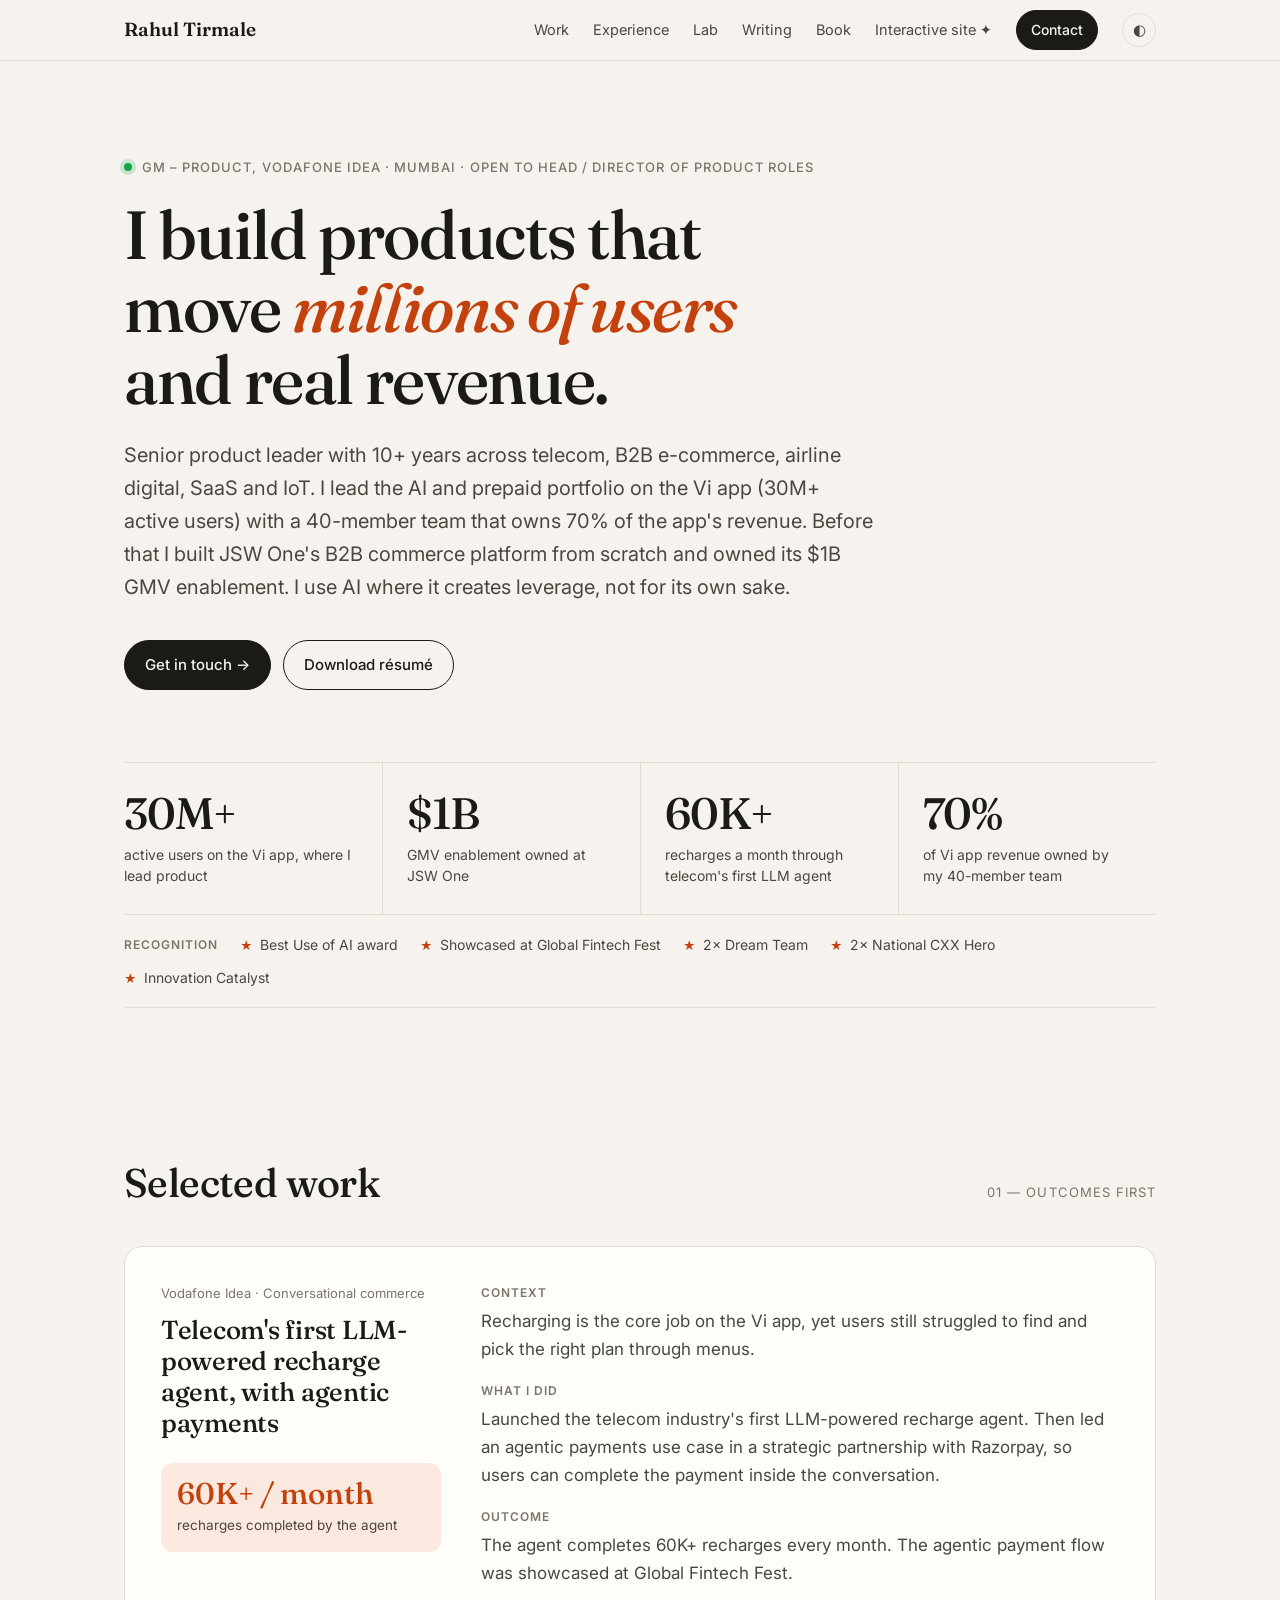
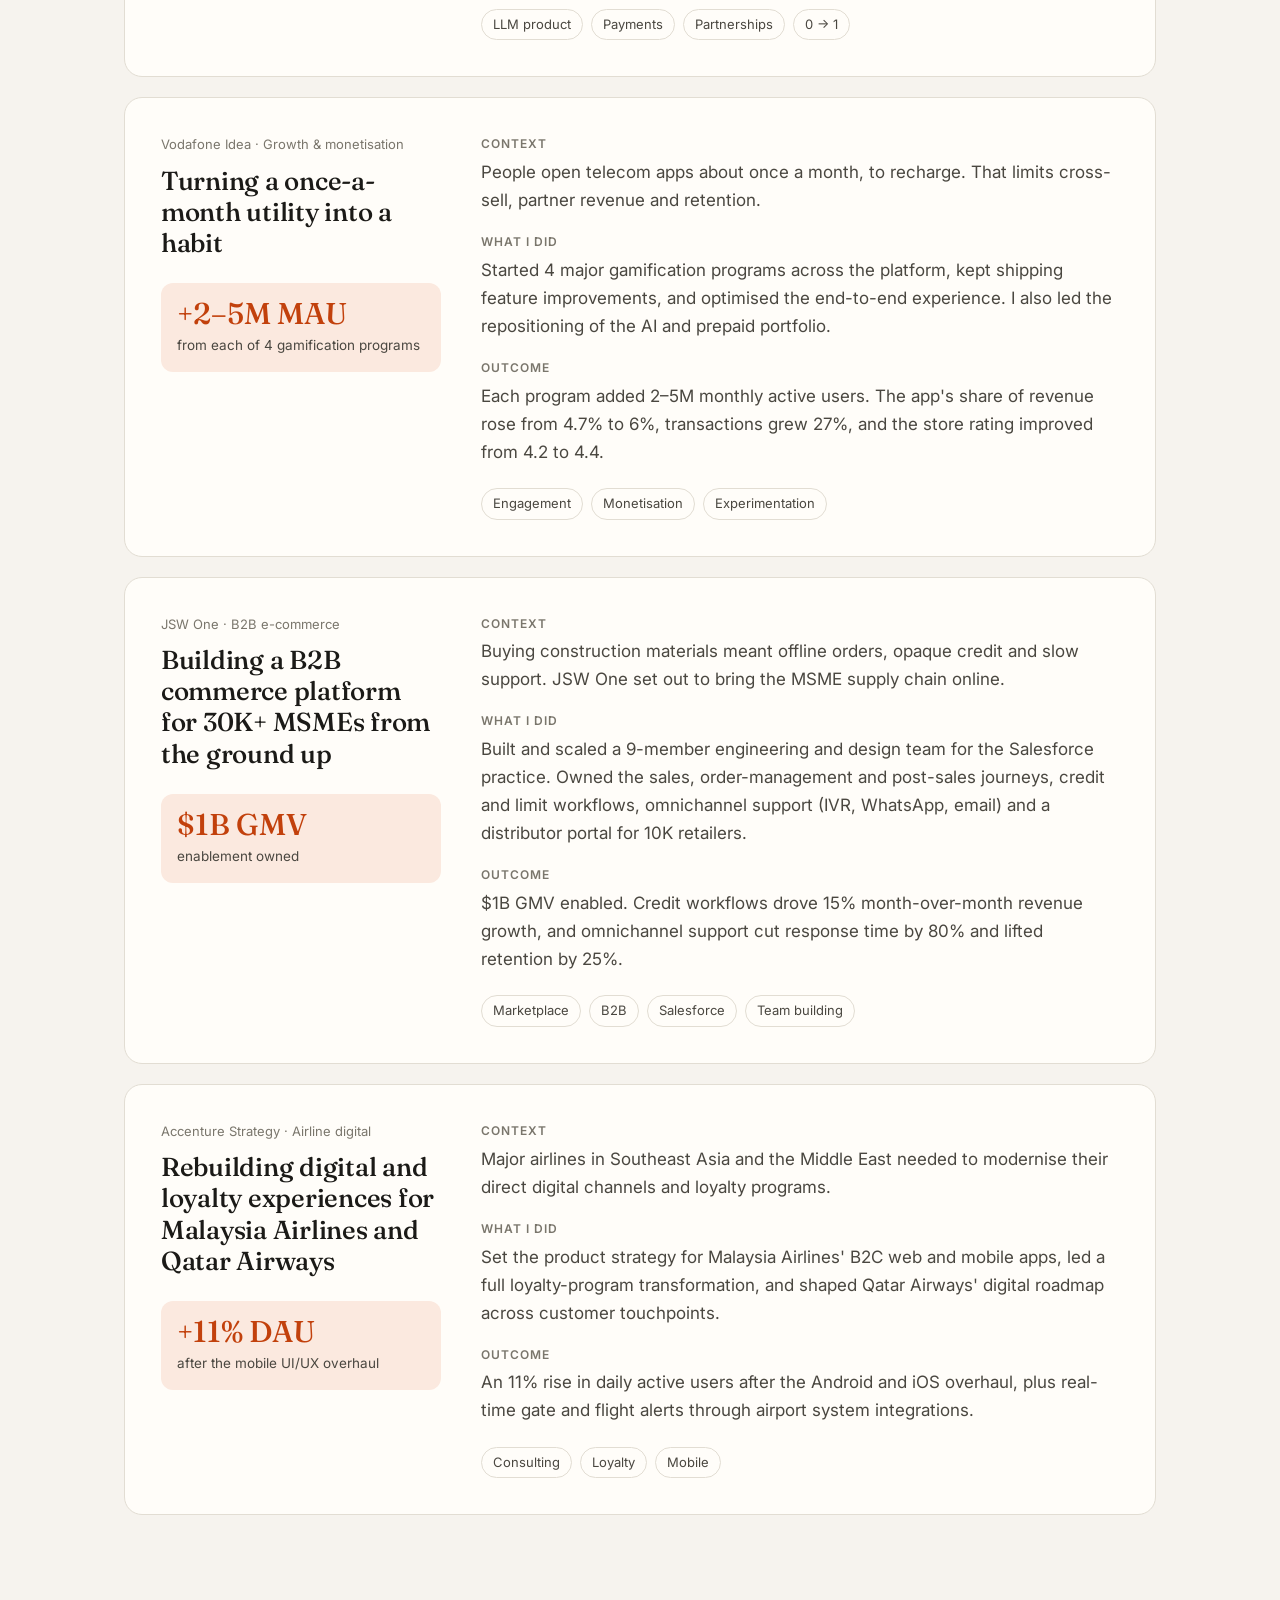
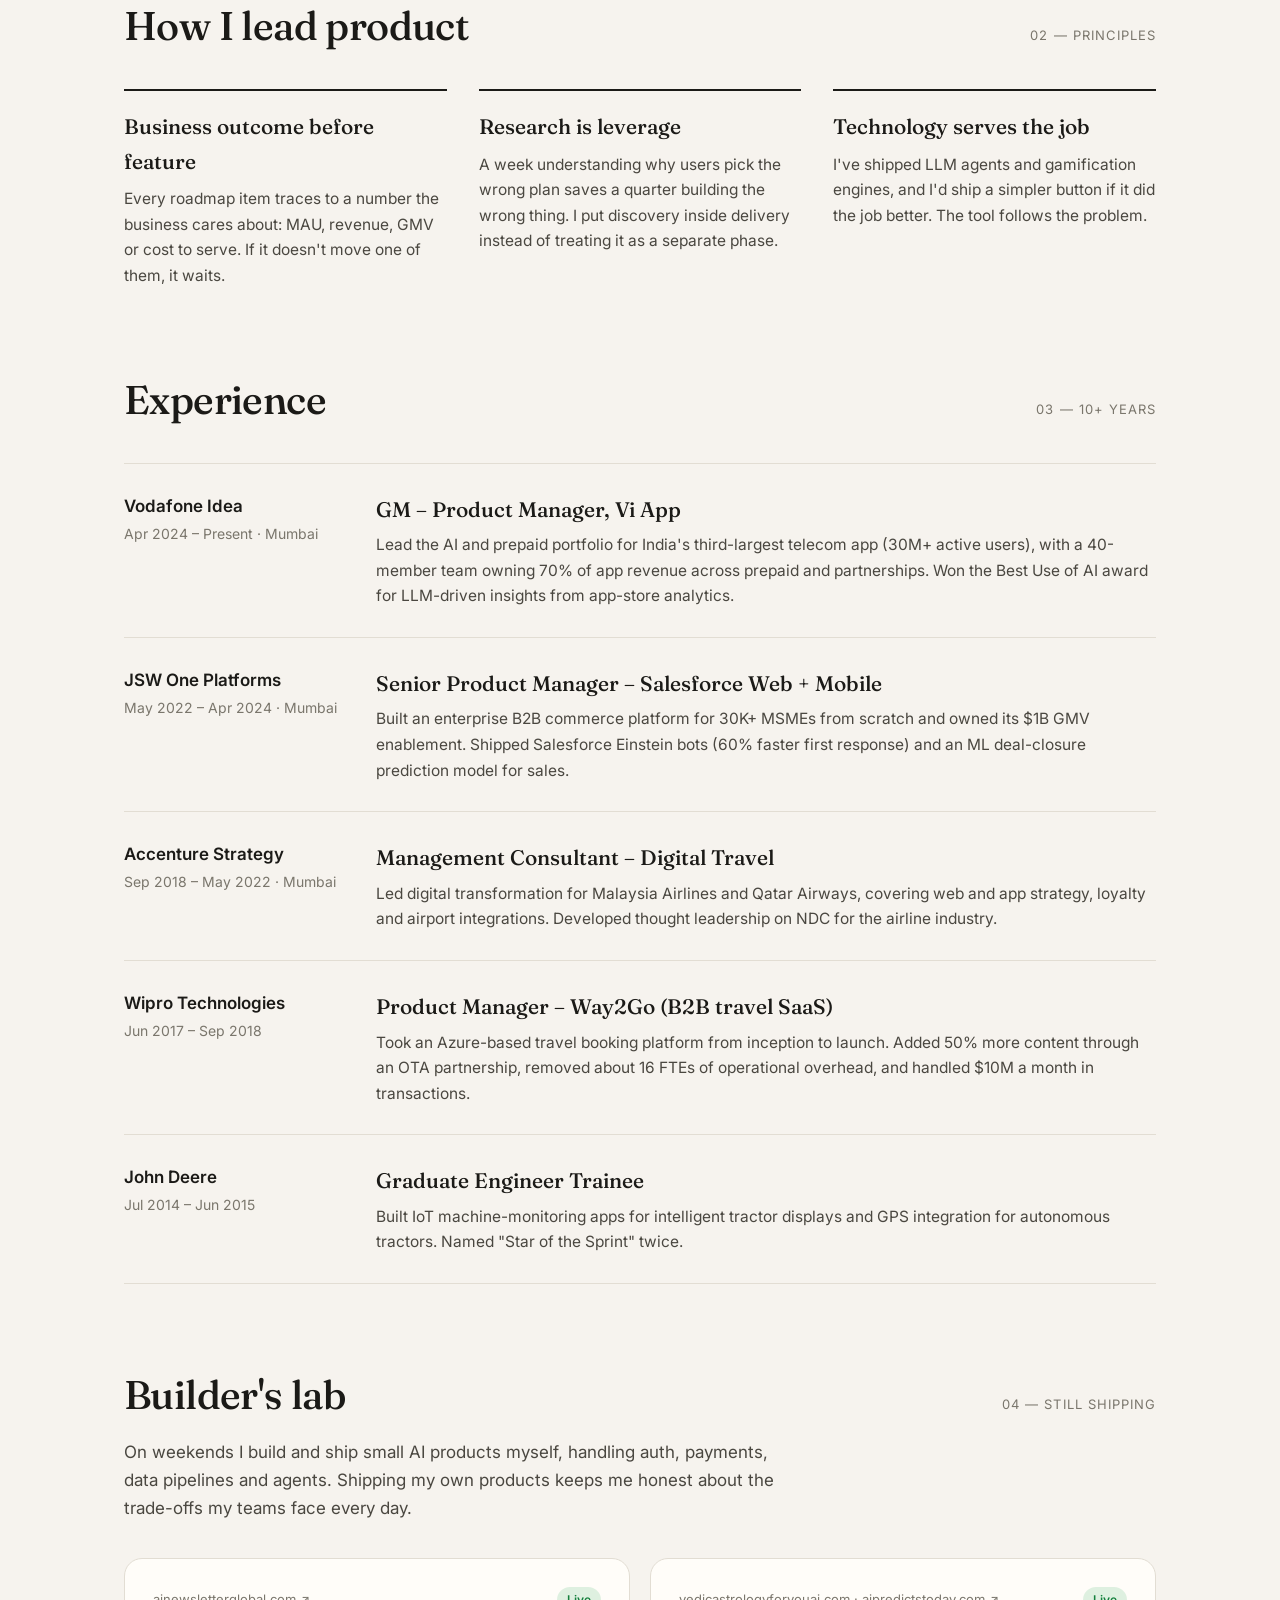
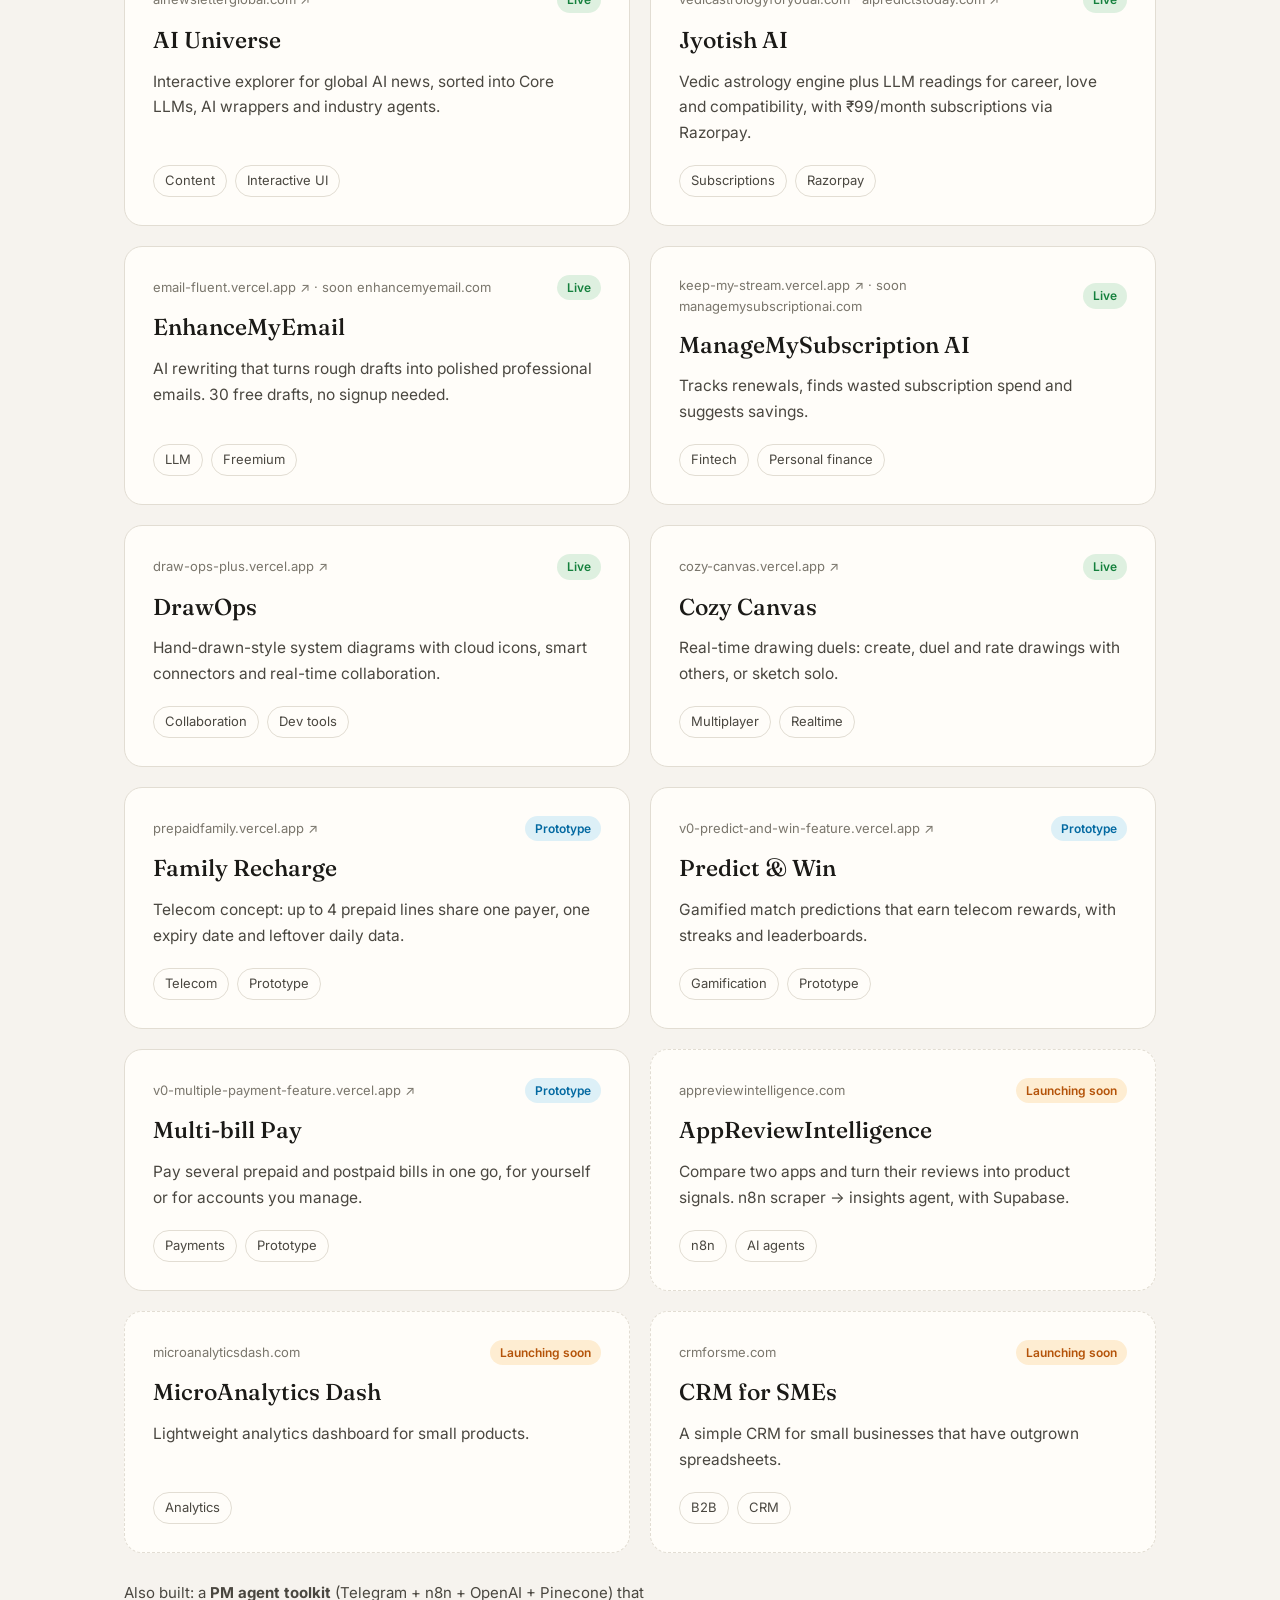
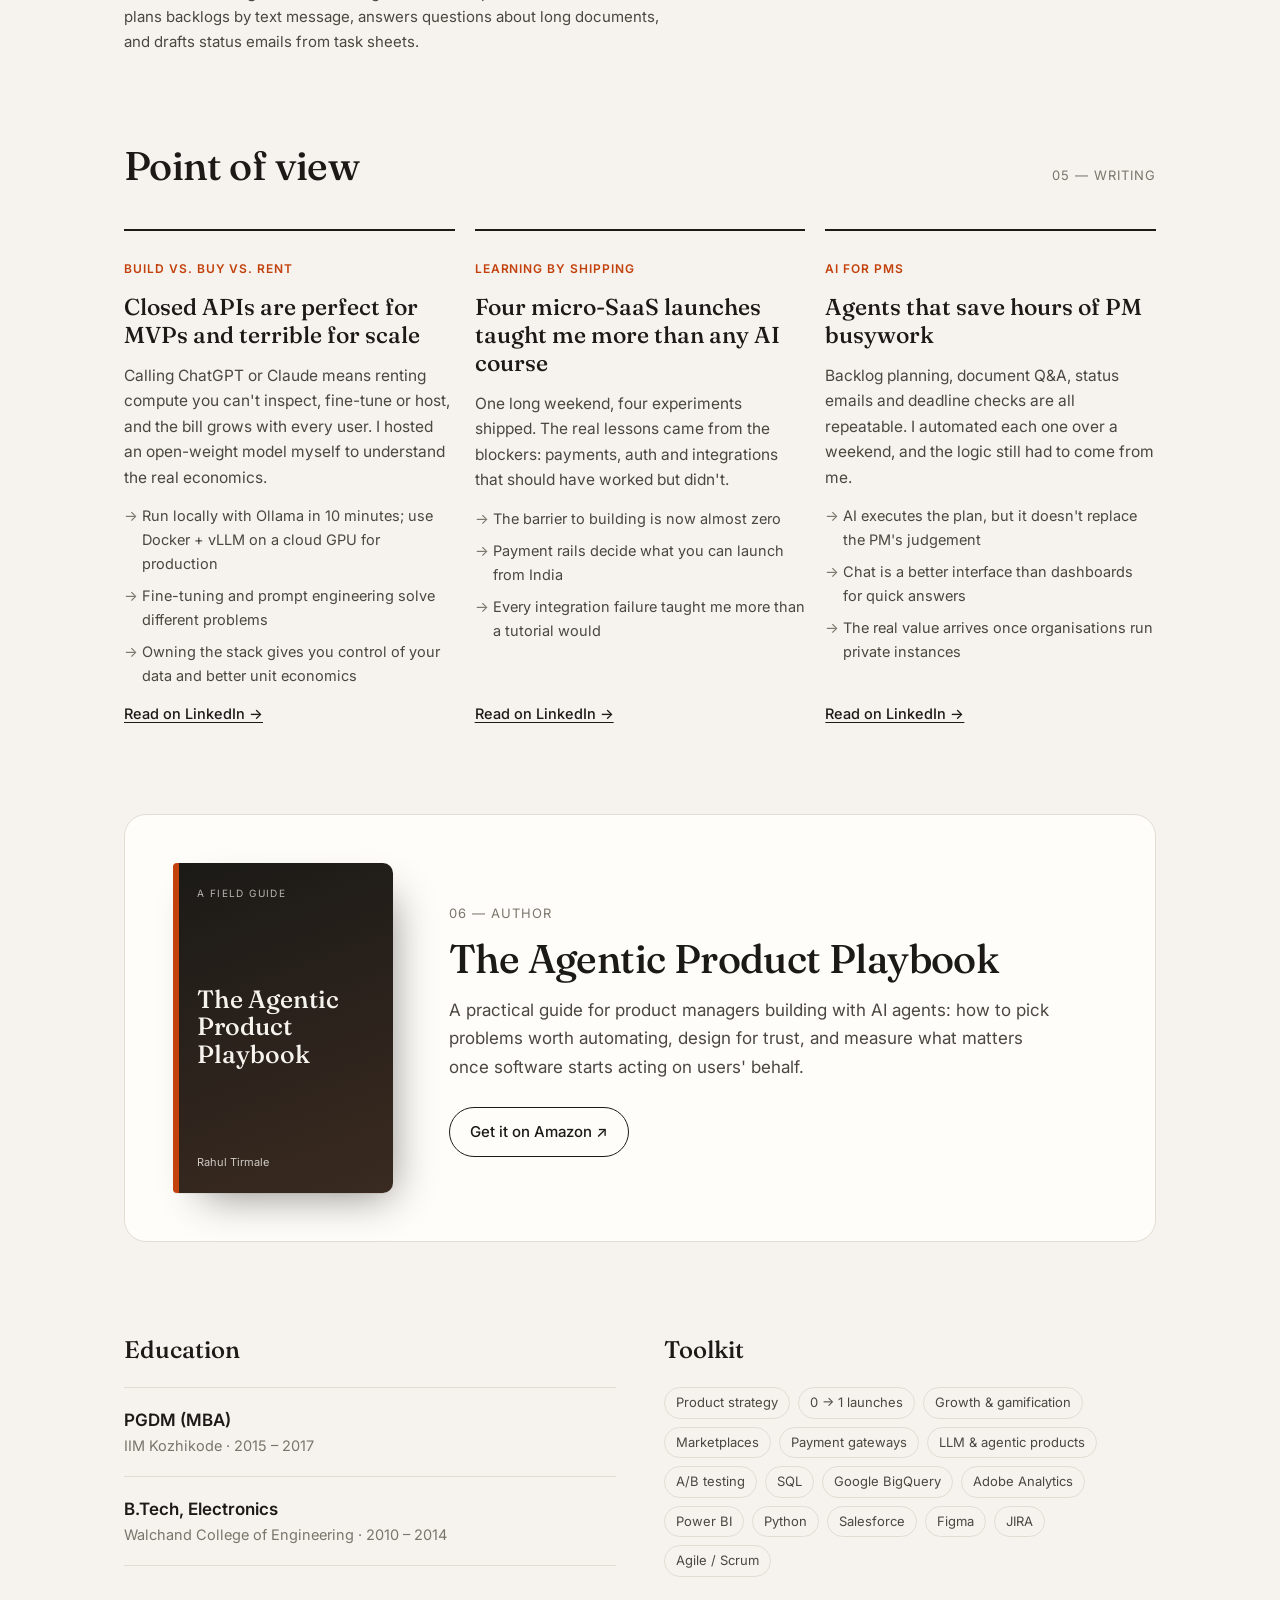
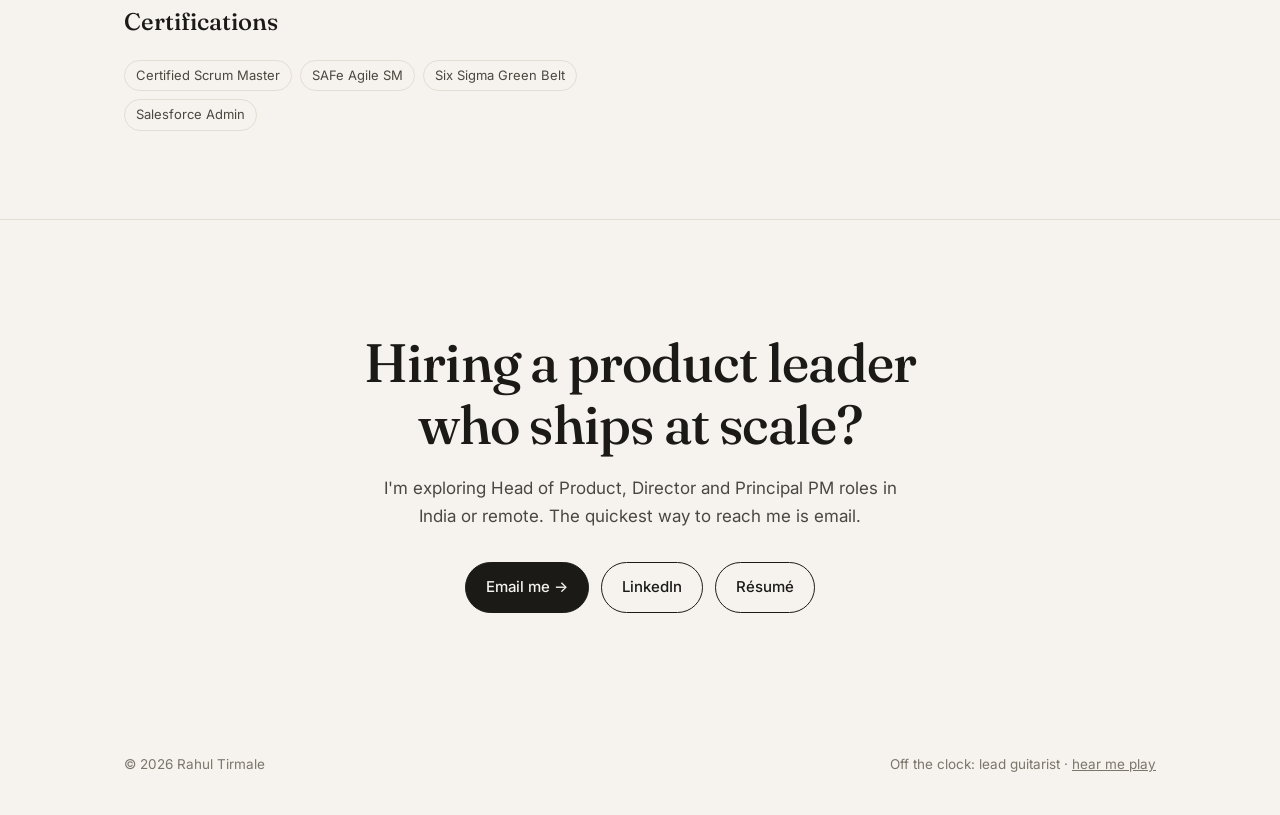
==== recruiter.html @ f611f8ef "Rahul OS: interactive portfolio site Interactive HUD hub with five modules (product leader, AI consu" ====
<!doctype html>
<html lang="en">
<head>
<meta charset="utf-8">
<meta name="viewport" content="width=device-width, initial-scale=1">
<title>Rahul Tirmale — Product Leader</title>
<meta name="description" content="Rahul Tirmale — senior product leader with 10+ years building consumer and B2B products at scale. GM – Product at Vodafone Idea. IIM Kozhikode.">
<meta property="og:title" content="Rahul Tirmale — Product Leader">
<meta property="og:description" content="30M+ user Vi app. $1B GMV enabled. Telecom's first LLM recharge agent. Author of The Agentic Product Playbook.">
<link rel="preconnect" href="https://fonts.googleapis.com">
<link rel="preconnect" href="https://fonts.gstatic.com" crossorigin>
<link href="https://fonts.googleapis.com/css2?family=Fraunces:opsz,wght@9..144,400;9..144,500;9..144,600&family=Inter:wght@400;500;600&display=swap" rel="stylesheet">
<style>
  :root {
    --bg: #f6f3ee;
    --surface: #fffdf9;
    --ink: #1b1a17;
    --ink-2: #4a4740;
    --ink-3: #7a766c;
    --line: #e2ddd3;
    --accent: #c2410c;
    --accent-soft: #fbe9df;
    --serif: "Fraunces", Georgia, serif;
    --sans: "Inter", system-ui, -apple-system, Segoe UI, sans-serif;
    --max: 1080px;
  }
  @media (prefers-color-scheme: dark) {
    :root:not([data-theme="light"]) {
      --bg: #141311; --surface: #1c1b18; --ink: #f1ede4; --ink-2: #c3beb3;
      --ink-3: #8e897e; --line: #2e2c27; --accent: #fb8a4c; --accent-soft: #2c1d14;
    }
  }
  :root[data-theme="dark"] {
    --bg: #141311; --surface: #1c1b18; --ink: #f1ede4; --ink-2: #c3beb3;
    --ink-3: #8e897e; --line: #2e2c27; --accent: #fb8a4c; --accent-soft: #2c1d14;
  }

  * { box-sizing: border-box; margin: 0; padding: 0; }
  html { scroll-behavior: smooth; scroll-padding-top: 72px; }
  body {
    background: var(--bg); color: var(--ink);
    font: 400 17px/1.65 var(--sans);
    -webkit-font-smoothing: antialiased;
  }
  a { color: inherit; }
  .wrap { max-width: var(--max); margin: 0 auto; padding: 0 24px; }
  @media (max-width: 600px) { .wrap { padding: 0 16px; } body { font-size: 16px; } }

  /* Nav */
  nav {
    position: sticky; top: 0; z-index: 10;
    background: color-mix(in srgb, var(--bg) 88%, transparent);
    backdrop-filter: blur(10px);
    border-bottom: 1px solid var(--line);
  }
  nav .wrap { display: flex; align-items: center; justify-content: space-between; height: 60px; gap: 16px; }
  .brand { font-family: var(--serif); font-weight: 600; font-size: 19px; text-decoration: none; }
  .nav-links { display: flex; align-items: center; gap: 24px; font-size: 14.5px; }
  .nav-links a { text-decoration: none; color: var(--ink-2); }
  .nav-links a:hover { color: var(--ink); }
  .nav-links a.btn-primary { color: var(--bg); }
  .theme-btn {
    background: none; border: 1px solid var(--line); color: var(--ink-2);
    width: 34px; height: 34px; border-radius: 50%; cursor: pointer; font-size: 15px;
  }
  @media (max-width: 720px) { .nav-links .hide-sm { display: none; } }

  .btn {
    display: inline-flex; align-items: center; gap: 8px;
    padding: 12px 20px; border-radius: 999px; font-weight: 500; font-size: 15px;
    text-decoration: none; border: 1px solid var(--ink); transition: transform .15s ease;
  }
  .btn:hover { transform: translateY(-1px); }
  .btn-primary { background: var(--ink); color: var(--bg); }
  .btn-ghost { background: transparent; color: var(--ink); }
  .btn-sm { padding: 7px 14px; font-size: 14px; }

  /* Hero */
  .hero { padding: 96px 0 64px; }
  .eyebrow {
    font-size: 13px; letter-spacing: .08em; text-transform: uppercase;
    color: var(--ink-3); font-weight: 500; margin-bottom: 20px;
    display: flex; align-items: baseline; gap: 10px;
  }
  .dot { flex: none; transform: translateY(-1px); width: 8px; height: 8px; border-radius: 50%; background: #16a34a; box-shadow: 0 0 0 4px color-mix(in srgb, #16a34a 20%, transparent); }
  h1 {
    font-family: var(--serif); font-weight: 500;
    font-size: clamp(38px, 6vw, 68px); line-height: 1.06; letter-spacing: -.02em;
    max-width: 16ch;
  }
  h1 em { font-style: italic; color: var(--accent); }
  .lede { margin-top: 24px; font-size: clamp(17px, 2vw, 20px); color: var(--ink-2); max-width: 58ch; }
  .cta-row { margin-top: 36px; display: flex; flex-wrap: wrap; gap: 12px; }

  /* Metrics */
  .metrics {
    margin-top: 72px; display: grid; grid-template-columns: repeat(4, 1fr);
    border-top: 1px solid var(--line); border-bottom: 1px solid var(--line);
  }
  .metric { padding: 28px 24px 28px 0; }
  .metric + .metric { padding-left: 24px; border-left: 1px solid var(--line); }
  .metric b { display: block; font-family: var(--serif); font-weight: 500; font-size: clamp(32px, 4vw, 44px); line-height: 1; letter-spacing: -.02em; }
  .metric span { display: block; margin-top: 10px; font-size: 14px; color: var(--ink-2); line-height: 1.45; }
  @media (max-width: 820px) {
    .metrics { grid-template-columns: 1fr 1fr; }
    .metric:nth-child(3) { padding-left: 0; border-left: 0; }
    .metric:nth-child(n+3) { border-top: 1px solid var(--line); }
  }

  .awards { display: flex; flex-wrap: wrap; align-items: center; gap: 10px 22px; padding: 18px 0; border-bottom: 1px solid var(--line); font-size: 14px; color: var(--ink-2); }
  .awards span:not(.awards-label)::before { content: "★"; color: var(--accent); margin-right: 7px; font-size: 12px; }
  .awards-label { font-size: 12px; letter-spacing: .08em; text-transform: uppercase; color: var(--ink-3); font-weight: 600; }

  /* Sections */
  section { padding: 88px 0; }
  .sec-head { display: flex; align-items: baseline; justify-content: space-between; gap: 24px; margin-bottom: 40px; flex-wrap: wrap; }
  h2 { font-family: var(--serif); font-weight: 500; font-size: clamp(28px, 3.6vw, 40px); letter-spacing: -.015em; line-height: 1.15; }
  .sec-num { font-size: 13px; color: var(--ink-3); letter-spacing: .08em; text-transform: uppercase; }

  /* Case studies */
  .cases { display: grid; gap: 20px; }
  .case {
    background: var(--surface); border: 1px solid var(--line); border-radius: 18px;
    padding: 36px; display: grid; grid-template-columns: 280px 1fr; gap: 40px;
  }
  .case-tag { font-size: 13px; color: var(--ink-3); margin-bottom: 10px; }
  .case h3 { font-family: var(--serif); font-weight: 500; font-size: 26px; line-height: 1.2; letter-spacing: -.01em; }
  .case-stat { margin-top: 24px; padding: 14px 16px; background: var(--accent-soft); border-radius: 12px; }
  .case-stat b { display: block; font-family: var(--serif); font-size: 30px; font-weight: 500; color: var(--accent); line-height: 1.1; }
  .case-stat span { font-size: 13.5px; color: var(--ink-2); }
  .case dl { display: grid; gap: 18px; }
  .case dt { font-size: 12px; letter-spacing: .08em; text-transform: uppercase; color: var(--ink-3); font-weight: 600; margin-bottom: 4px; }
  .case dd { color: var(--ink-2); }
  .chips { display: flex; flex-wrap: wrap; gap: 8px; margin-top: 4px; }
  .chip { font-size: 13px; padding: 4px 11px; border: 1px solid var(--line); border-radius: 999px; color: var(--ink-2); }
  @media (max-width: 820px) { .case { grid-template-columns: 1fr; gap: 24px; padding: 24px; } }

  /* Principles */
  .principles { display: grid; grid-template-columns: repeat(3, 1fr); gap: 32px; }
  .principle { border-top: 2px solid var(--ink); padding-top: 18px; }
  .principle h4 { font-family: var(--serif); font-weight: 500; font-size: 21px; margin-bottom: 8px; }
  .principle p { color: var(--ink-2); font-size: 15.5px; }
  @media (max-width: 820px) { .principles { grid-template-columns: 1fr; gap: 28px; } }

  /* Experience */
  .timeline { border-top: 1px solid var(--line); }
  .role { display: grid; grid-template-columns: 220px 1fr; gap: 32px; padding: 28px 0; border-bottom: 1px solid var(--line); }
  .role-org { font-weight: 600; }
  .role-meta { font-size: 14px; color: var(--ink-3); margin-top: 2px; }
  .role h4 { font-family: var(--serif); font-weight: 500; font-size: 21px; margin-bottom: 6px; }
  .role p { color: var(--ink-2); font-size: 15.5px; }
  @media (max-width: 720px) { .role { grid-template-columns: 1fr; gap: 6px; } }

  /* Book */
  .book {
    display: grid; grid-template-columns: 220px 1fr; gap: 56px; align-items: center;
    background: var(--surface); border: 1px solid var(--line); border-radius: 22px; padding: 48px;
  }
  .cover {
    aspect-ratio: 2 / 3; border-radius: 4px 10px 10px 4px;
    background: linear-gradient(160deg, #1b1a17 0%, #3a2a20 100%);
    color: #f6f3ee; padding: 22px 18px; display: flex; flex-direction: column; justify-content: space-between;
    box-shadow: 0 1px 0 rgba(0,0,0,.05), 14px 18px 40px -16px rgba(0,0,0,.45);
    border-left: 6px solid #c2410c;
  }
  .cover small { font-size: 10px; letter-spacing: .14em; text-transform: uppercase; opacity: .7; }
  .cover strong { font-family: var(--serif); font-weight: 500; font-size: 25px; line-height: 1.1; }
  .cover span { font-size: 11px; opacity: .8; }
  .book p { color: var(--ink-2); margin-top: 14px; max-width: 56ch; }
  .book .cta-row { margin-top: 26px; }
  @media (max-width: 720px) { .book { grid-template-columns: 1fr; padding: 28px; gap: 28px; } .cover { max-width: 180px; } }

  /* Education + toolkit */
  .two-col { display: grid; grid-template-columns: 1fr 1fr; gap: 48px; }
  .edu-item { padding: 18px 0; border-bottom: 1px solid var(--line); }
  .edu-item:first-of-type { border-top: 1px solid var(--line); }
  .edu-item b { font-weight: 600; }
  .edu-item div { color: var(--ink-3); font-size: 14.5px; }
  h3.small { font-family: var(--serif); font-weight: 500; font-size: 24px; margin-bottom: 18px; }
  @media (max-width: 720px) { .two-col { grid-template-columns: 1fr; } }

  /* Builder's lab */
  .lab-intro { color: var(--ink-2); max-width: 62ch; margin: -20px 0 36px; }
  .lab { display: grid; grid-template-columns: 1fr 1fr; gap: 20px; }
  .proj {
    background: var(--surface); border: 1px solid var(--line); border-radius: 18px;
    padding: 28px; display: flex; flex-direction: column; gap: 14px;
    text-decoration: none; transition: border-color .2s ease, transform .2s ease;
  }
  a.proj:hover { border-color: var(--ink-3); transform: translateY(-2px); }
  .proj-top { display: flex; justify-content: space-between; align-items: center; gap: 12px; }
  .proj-domain { font-size: 13px; color: var(--ink-3); }
  .status { font-size: 12px; font-weight: 600; padding: 3px 10px; border-radius: 999px; white-space: nowrap; }
  .status.live { color: #15803d; background: color-mix(in srgb, #16a34a 14%, transparent); }
  .status.off { color: var(--ink-3); background: color-mix(in srgb, var(--ink-3) 14%, transparent); }
  .proj h3 { font-family: var(--serif); font-weight: 500; font-size: 23px; line-height: 1.2; }
  .proj p { color: var(--ink-2); font-size: 15.5px; }
  .proj .learned { font-size: 14.5px; border-left: 2px solid var(--accent); padding-left: 12px; color: var(--ink-2); }
  .proj .chips { margin-top: auto; padding-top: 6px; }
  .status.proto { color: #0369a1; background: color-mix(in srgb, #0ea5e9 14%, transparent); }
  .status.soon { color: #b45309; background: color-mix(in srgb, #f59e0b 16%, transparent); }
  .proj.is-soon { border-style: dashed; }
  .lab-legend { color: var(--ink-3); font-size: 14px; margin: -20px 0 28px; }
  .more { margin-top: 28px; border-top: 1px solid var(--line); }
  .more-row { display: grid; grid-template-columns: 240px 1fr; gap: 24px; padding: 14px 0; border-bottom: 1px solid var(--line); font-size: 15px; }
  .more-row b { font-weight: 600; }
  .more-row span { color: var(--ink-2); }
  @media (max-width: 820px) { .lab { grid-template-columns: 1fr; } .proj { padding: 22px; } }
  @media (max-width: 600px) { .more-row { grid-template-columns: 1fr; gap: 2px; } }

  /* Point of view */
  .essays { display: grid; grid-template-columns: repeat(3, 1fr); gap: 20px; }
  .essay { display: flex; flex-direction: column; gap: 14px; padding: 28px 0 0; border-top: 2px solid var(--ink); }
  .essay-kicker { font-size: 12px; letter-spacing: .08em; text-transform: uppercase; color: var(--accent); font-weight: 600; }
  .essay h3 { font-family: var(--serif); font-weight: 500; font-size: 23px; line-height: 1.22; }
  .essay p { color: var(--ink-2); font-size: 15.5px; }
  .essay ul { list-style: none; display: grid; gap: 8px; font-size: 14.5px; color: var(--ink-2); }
  .essay li { padding-left: 18px; position: relative; }
  .essay li::before { content: "→"; position: absolute; left: 0; color: var(--ink-3); }
  .essay a { margin-top: auto; font-size: 14.5px; font-weight: 500; text-underline-offset: 3px; }
  @media (max-width: 900px) { .essays { grid-template-columns: 1fr; gap: 40px; } }

  /* Contact */
  .contact { text-align: center; padding: 112px 0; border-top: 1px solid var(--line); }
  .contact h2 { font-size: clamp(32px, 5vw, 54px); max-width: 18ch; margin: 0 auto; }
  .contact p { color: var(--ink-2); margin: 18px auto 0; max-width: 50ch; }
  .contact .cta-row { justify-content: center; }
  footer { padding: 28px 0 40px; font-size: 13.5px; color: var(--ink-3); }
  footer .wrap { display: flex; justify-content: space-between; gap: 16px; flex-wrap: wrap; }

  /* Reveal */
  .reveal { opacity: 0; transform: translateY(14px); transition: opacity .6s ease, transform .6s ease; }
  .reveal.in { opacity: 1; transform: none; }
  @media (prefers-reduced-motion: reduce) { .reveal { opacity: 1; transform: none; transition: none; } html { scroll-behavior: auto; } }
</style>
</head>
<body>

<!--
  EDIT BEFORE PUBLISHING:
  - Remaining TODOs: LinkedIn post links. Side projects live in assets/projects.js.
-->

<nav>
  <div class="wrap">
    <a class="brand" href="#top">Rahul Tirmale</a>
    <div class="nav-links">
      <a class="hide-sm" href="#work">Work</a>
      <a class="hide-sm" href="#experience">Experience</a>
      <a class="hide-sm" href="#lab">Lab</a>
      <a class="hide-sm" href="#writing">Writing</a>
      <a class="hide-sm" href="#book">Book</a>
      <a class="hide-sm" href="index.html">Interactive site ✦</a>
      <a class="btn btn-primary btn-sm" href="#contact">Contact</a>
      <button class="theme-btn" id="themeBtn" aria-label="Toggle dark mode">◐</button>
    </div>
  </div>
</nav>

<header class="hero" id="top">
  <div class="wrap">
    <p class="eyebrow"><span class="dot"></span>GM – Product, Vodafone Idea · Mumbai · Open to Head / Director of Product roles</p>
    <h1>I build products that move <em>millions of users</em> and real revenue.</h1>
    <p class="lede">
      Senior product leader with 10+ years across telecom, B2B e-commerce, airline digital, SaaS and IoT.
      I lead the AI and prepaid portfolio on the Vi app (30M+ active users) with a 40-member team that
      owns 70% of the app's revenue. Before that I built JSW One's B2B commerce platform from scratch and
      owned its $1B GMV enablement. I use AI where it creates leverage, not for its own sake.
    </p>
    <div class="cta-row">
      <a class="btn btn-primary" href="mailto:rahultirmale@gmail.com">Get in touch →</a>
      <a class="btn btn-ghost" href="resume.pdf" download>Download résumé</a>
    </div>

    <div class="metrics reveal">
      <div class="metric"><b>30M+</b><span>active users on the Vi app, where I lead product</span></div>
      <div class="metric"><b>$1B</b><span>GMV enablement owned at JSW One</span></div>
      <div class="metric"><b>60K+</b><span>recharges a month through telecom's first LLM agent</span></div>
      <div class="metric"><b>70%</b><span>of Vi app revenue owned by my 40-member team</span></div>
    </div>

    <div class="awards reveal">
      <span class="awards-label">Recognition</span>
      <span>Best Use of AI award</span>
      <span>Showcased at Global Fintech Fest</span>
      <span>2× Dream Team</span>
      <span>2× National CXX Hero</span>
      <span>Innovation Catalyst</span>
    </div>
  </div>
</header>

<section id="work">
  <div class="wrap">
    <div class="sec-head">
      <h2>Selected work</h2>
      <span class="sec-num">01 — Outcomes first</span>
    </div>

    <div class="cases">
      <article class="case reveal">
        <div>
          <div class="case-tag">Vodafone Idea · Conversational commerce</div>
          <h3>Telecom's first LLM-powered recharge agent, with agentic payments</h3>
          <div class="case-stat"><b>60K+ / month</b><span>recharges completed by the agent</span></div>
        </div>
        <dl>
          <div>
            <dt>Context</dt>
            <dd>Recharging is the core job on the Vi app, yet users still struggled to find and pick the right plan through menus.</dd>
          </div>
          <div>
            <dt>What I did</dt>
            <dd>Launched the telecom industry's first LLM-powered recharge agent. Then led an agentic payments use case in a strategic partnership with Razorpay, so users can complete the payment inside the conversation.</dd>
          </div>
          <div>
            <dt>Outcome</dt>
            <dd>The agent completes 60K+ recharges every month. The agentic payment flow was showcased at Global Fintech Fest.</dd>
          </div>
          <div class="chips"><span class="chip">LLM product</span><span class="chip">Payments</span><span class="chip">Partnerships</span><span class="chip">0 → 1</span></div>
        </dl>
      </article>

      <article class="case reveal">
        <div>
          <div class="case-tag">Vodafone Idea · Growth &amp; monetisation</div>
          <h3>Turning a once-a-month utility into a habit</h3>
          <div class="case-stat"><b>+2–5M MAU</b><span>from each of 4 gamification programs</span></div>
        </div>
        <dl>
          <div>
            <dt>Context</dt>
            <dd>People open telecom apps about once a month, to recharge. That limits cross-sell, partner revenue and retention.</dd>
          </div>
          <div>
            <dt>What I did</dt>
            <dd>Started 4 major gamification programs across the platform, kept shipping feature improvements, and optimised the end-to-end experience. I also led the repositioning of the AI and prepaid portfolio.</dd>
          </div>
          <div>
            <dt>Outcome</dt>
            <dd>Each program added 2–5M monthly active users. The app's share of revenue rose from 4.7% to 6%, transactions grew 27%, and the store rating improved from 4.2 to 4.4.</dd>
          </div>
          <div class="chips"><span class="chip">Engagement</span><span class="chip">Monetisation</span><span class="chip">Experimentation</span></div>
        </dl>
      </article>

      <article class="case reveal">
        <div>
          <div class="case-tag">JSW One · B2B e-commerce</div>
          <h3>Building a B2B commerce platform for 30K+ MSMEs from the ground up</h3>
          <div class="case-stat"><b>$1B GMV</b><span>enablement owned</span></div>
        </div>
        <dl>
          <div>
            <dt>Context</dt>
            <dd>Buying construction materials meant offline orders, opaque credit and slow support. JSW One set out to bring the MSME supply chain online.</dd>
          </div>
          <div>
            <dt>What I did</dt>
            <dd>Built and scaled a 9-member engineering and design team for the Salesforce practice. Owned the sales, order-management and post-sales journeys, credit and limit workflows, omnichannel support (IVR, WhatsApp, email) and a distributor portal for 10K retailers.</dd>
          </div>
          <div>
            <dt>Outcome</dt>
            <dd>$1B GMV enabled. Credit workflows drove 15% month-over-month revenue growth, and omnichannel support cut response time by 80% and lifted retention by 25%.</dd>
          </div>
          <div class="chips"><span class="chip">Marketplace</span><span class="chip">B2B</span><span class="chip">Salesforce</span><span class="chip">Team building</span></div>
        </dl>
      </article>

      <article class="case reveal">
        <div>
          <div class="case-tag">Accenture Strategy · Airline digital</div>
          <h3>Rebuilding digital and loyalty experiences for Malaysia Airlines and Qatar Airways</h3>
          <div class="case-stat"><b>+11% DAU</b><span>after the mobile UI/UX overhaul</span></div>
        </div>
        <dl>
          <div>
            <dt>Context</dt>
            <dd>Major airlines in Southeast Asia and the Middle East needed to modernise their direct digital channels and loyalty programs.</dd>
          </div>
          <div>
            <dt>What I did</dt>
            <dd>Set the product strategy for Malaysia Airlines' B2C web and mobile apps, led a full loyalty-program transformation, and shaped Qatar Airways' digital roadmap across customer touchpoints.</dd>
          </div>
          <div>
            <dt>Outcome</dt>
            <dd>An 11% rise in daily active users after the Android and iOS overhaul, plus real-time gate and flight alerts through airport system integrations.</dd>
          </div>
          <div class="chips"><span class="chip">Consulting</span><span class="chip">Loyalty</span><span class="chip">Mobile</span></div>
        </dl>
      </article>
    </div>
  </div>
</section>

<section style="padding-top:0">
  <div class="wrap">
    <div class="sec-head">
      <h2>How I lead product</h2>
      <span class="sec-num">02 — Principles</span>
    </div>
    <div class="principles">
      <div class="principle reveal">
        <h4>Business outcome before feature</h4>
        <p>Every roadmap item traces to a number the business cares about: MAU, revenue, GMV or cost to serve. If it doesn't move one of them, it waits.</p>
      </div>
      <div class="principle reveal">
        <h4>Research is leverage</h4>
        <p>A week understanding why users pick the wrong plan saves a quarter building the wrong thing. I put discovery inside delivery instead of treating it as a separate phase.</p>
      </div>
      <div class="principle reveal">
        <h4>Technology serves the job</h4>
        <p>I've shipped LLM agents and gamification engines, and I'd ship a simpler button if it did the job better. The tool follows the problem.</p>
      </div>
    </div>
  </div>
</section>

<section id="experience" style="padding-top:0">
  <div class="wrap">
    <div class="sec-head">
      <h2>Experience</h2>
      <span class="sec-num">03 — 10+ years</span>
    </div>
    <div class="timeline">
      <div class="role reveal">
        <div><div class="role-org">Vodafone Idea</div><div class="role-meta">Apr 2024 – Present · Mumbai</div></div>
        <div>
          <h4>GM – Product Manager, Vi App</h4>
          <p>Lead the AI and prepaid portfolio for India's third-largest telecom app (30M+ active users), with a 40-member team owning 70% of app revenue across prepaid and partnerships. Won the Best Use of AI award for LLM-driven insights from app-store analytics.</p>
        </div>
      </div>
      <div class="role reveal">
        <div><div class="role-org">JSW One Platforms</div><div class="role-meta">May 2022 – Apr 2024 · Mumbai</div></div>
        <div>
          <h4>Senior Product Manager – Salesforce Web + Mobile</h4>
          <p>Built an enterprise B2B commerce platform for 30K+ MSMEs from scratch and owned its $1B GMV enablement. Shipped Salesforce Einstein bots (60% faster first response) and an ML deal-closure prediction model for sales.</p>
        </div>
      </div>
      <div class="role reveal">
        <div><div class="role-org">Accenture Strategy</div><div class="role-meta">Sep 2018 – May 2022 · Mumbai</div></div>
        <div>
          <h4>Management Consultant – Digital Travel</h4>
          <p>Led digital transformation for Malaysia Airlines and Qatar Airways, covering web and app strategy, loyalty and airport integrations. Developed thought leadership on NDC for the airline industry.</p>
        </div>
      </div>
      <div class="role reveal">
        <div><div class="role-org">Wipro Technologies</div><div class="role-meta">Jun 2017 – Sep 2018</div></div>
        <div>
          <h4>Product Manager – Way2Go (B2B travel SaaS)</h4>
          <p>Took an Azure-based travel booking platform from inception to launch. Added 50% more content through an OTA partnership, removed about 16 FTEs of operational overhead, and handled $10M a month in transactions.</p>
        </div>
      </div>
      <div class="role reveal">
        <div><div class="role-org">John Deere</div><div class="role-meta">Jul 2014 – Jun 2015</div></div>
        <div>
          <h4>Graduate Engineer Trainee</h4>
          <p>Built IoT machine-monitoring apps for intelligent tractor displays and GPS integration for autonomous tractors. Named "Star of the Sprint" twice.</p>
        </div>
      </div>
    </div>
  </div>
</section>

<section id="lab" style="padding-top:0">
  <div class="wrap">
    <div class="sec-head">
      <h2>Builder's lab</h2>
      <span class="sec-num">04 — Still shipping</span>
    </div>
    <p class="lab-intro">
      On weekends I build and ship small AI products myself, handling auth, payments, data pipelines and agents.
      Shipping my own products keeps me honest about the trade-offs my teams face every day.
    </p>

    <div class="lab" id="labGrid"></div>
    <p class="lab-intro" style="margin:28px 0 0;font-size:15px">Also built: a <b>PM agent toolkit</b> (Telegram + n8n + OpenAI + Pinecone) that plans backlogs by text message, answers questions about long documents, and drafts status emails from task sheets.</p>
  </div>
</section>

<section id="writing" style="padding-top:0">
  <div class="wrap">
    <div class="sec-head">
      <h2>Point of view</h2>
      <span class="sec-num">05 — Writing</span>
    </div>
    <div class="essays">
      <article class="essay reveal">
        <span class="essay-kicker">Build vs. buy vs. rent</span>
        <h3>Closed APIs are perfect for MVPs and terrible for scale</h3>
        <p>Calling ChatGPT or Claude means renting compute you can't inspect, fine-tune or host, and the bill grows with every user. I hosted an open-weight model myself to understand the real economics.</p>
        <ul>
          <li>Run locally with Ollama in 10 minutes; use Docker + vLLM on a cloud GPU for production</li>
          <li>Fine-tuning and prompt engineering solve different problems</li>
          <li>Owning the stack gives you control of your data and better unit economics</li>
        </ul>
        <a href="#TODO-linkedin-post-1">Read on LinkedIn →</a>
      </article>

      <article class="essay reveal">
        <span class="essay-kicker">Learning by shipping</span>
        <h3>Four micro-SaaS launches taught me more than any AI course</h3>
        <p>One long weekend, four experiments shipped. The real lessons came from the blockers: payments, auth and integrations that should have worked but didn't.</p>
        <ul>
          <li>The barrier to building is now almost zero</li>
          <li>Payment rails decide what you can launch from India</li>
          <li>Every integration failure taught me more than a tutorial would</li>
        </ul>
        <a href="#TODO-linkedin-post-2">Read on LinkedIn →</a>
      </article>

      <article class="essay reveal">
        <span class="essay-kicker">AI for PMs</span>
        <h3>Agents that save hours of PM busywork</h3>
        <p>Backlog planning, document Q&amp;A, status emails and deadline checks are all repeatable. I automated each one over a weekend, and the logic still had to come from me.</p>
        <ul>
          <li>AI executes the plan, but it doesn't replace the PM's judgement</li>
          <li>Chat is a better interface than dashboards for quick answers</li>
          <li>The real value arrives once organisations run private instances</li>
        </ul>
        <a href="#TODO-linkedin-post-3">Read on LinkedIn →</a>
      </article>
    </div>
  </div>
</section>

<section id="book" style="padding-top:0">
  <div class="wrap">
    <div class="book reveal">
      <div class="cover">
        <small>A field guide</small>
        <strong>The Agentic Product Playbook</strong>
        <span>Rahul Tirmale</span>
      </div>
      <div>
        <span class="sec-num">06 — Author</span>
        <h2 style="margin-top:10px">The Agentic Product Playbook</h2>
        <p>A practical guide for product managers building with AI agents: how to pick problems worth automating, design for trust, and measure what matters once software starts acting on users' behalf.</p>
        <div class="cta-row">
          <a class="btn btn-ghost" href="https://www.amazon.in/Agentic-Product-Playbook-Patterns-Executing-ebook/dp/B0GF3J6PNX" target="_blank" rel="noopener">Get it on Amazon ↗</a>
        </div>
      </div>
    </div>
  </div>
</section>

<section style="padding-top:0">
  <div class="wrap two-col">
    <div class="reveal">
      <h3 class="small">Education</h3>
      <div class="edu-item"><b>PGDM (MBA)</b><div>IIM Kozhikode · 2015 – 2017</div></div>
      <div class="edu-item"><b>B.Tech, Electronics</b><div>Walchand College of Engineering · 2010 – 2014</div></div>
      <h3 class="small" style="margin-top:36px">Certifications</h3>
      <div class="chips">
        <span class="chip">Certified Scrum Master</span><span class="chip">SAFe Agile SM</span>
        <span class="chip">Six Sigma Green Belt</span><span class="chip">Salesforce Admin</span>
      </div>
    </div>
    <div class="reveal">
      <h3 class="small">Toolkit</h3>
      <div class="chips">
        <span class="chip">Product strategy</span><span class="chip">0 → 1 launches</span>
        <span class="chip">Growth &amp; gamification</span><span class="chip">Marketplaces</span>
        <span class="chip">Payment gateways</span><span class="chip">LLM &amp; agentic products</span>
        <span class="chip">A/B testing</span><span class="chip">SQL</span><span class="chip">Google BigQuery</span>
        <span class="chip">Adobe Analytics</span><span class="chip">Power BI</span><span class="chip">Python</span>
        <span class="chip">Salesforce</span><span class="chip">Figma</span><span class="chip">JIRA</span><span class="chip">Agile / Scrum</span>
      </div>
    </div>
  </div>
</section>

<section class="contact" id="contact">
  <div class="wrap">
    <h2>Hiring a product leader who ships at scale?</h2>
    <p>I'm exploring Head of Product, Director and Principal PM roles in India or remote. The quickest way to reach me is email.</p>
    <div class="cta-row" style="margin-top:32px">
      <a class="btn btn-primary" href="mailto:rahultirmale@gmail.com">Email me →</a>
      <a class="btn btn-ghost" href="https://www.linkedin.com/in/rahultirmale" target="_blank" rel="noopener">LinkedIn</a>
      <a class="btn btn-ghost" href="resume.pdf" download>Résumé</a>
    </div>
  </div>
</section>

<footer>
  <div class="wrap">
    <span>© <span id="yr"></span> Rahul Tirmale</span>
    <span>Off the clock: lead guitarist · <a href="index.html#music">hear me play</a></span>
  </div>
</footer>

<script src="assets/projects.js"></script>
<script>
  (function () {
    const L = { live: ['live', 'Live'], proto: ['proto', 'Prototype'], soon: ['soon', 'Launching soon'] };
    const esc = t => String(t).replace(/[&<>"]/g, c => ({ '&': '&amp;', '<': '&lt;', '>': '&gt;', '"': '&quot;' }[c]));
    const ps = window.PROJECTS || [];
    document.getElementById('labGrid').innerHTML = ps.map(p => {
      const linked = p.status !== 'soon';
      const body = `<div class="proj-top"><span class="proj-domain">${esc(p.domain)}${linked ? ' ↗' : ''}${p.next ? ` · soon ${esc(p.next)}` : ''}</span><span class="status ${L[p.status][0]}">${L[p.status][1]}</span></div>
        <h3>${esc(p.name)}</h3><p>${esc(p.desc)}</p>
        <div class="chips">${p.tags.map(t => `<span class="chip">${esc(t)}</span>`).join('')}</div>`;
      return linked
        ? `<a class="proj" href="${esc(p.url)}" target="_blank" rel="noopener">${body}</a>`
        : `<div class="proj is-soon">${body}</div>`;
    }).join('');
  })();
</script>
<script>
  document.getElementById('yr').textContent = new Date().getFullYear();

  const root = document.documentElement;
  try { const t = localStorage.getItem('theme'); if (t) root.dataset.theme = t; } catch (e) {}
  document.getElementById('themeBtn').addEventListener('click', () => {
    const dark = root.dataset.theme
      ? root.dataset.theme === 'dark'
      : matchMedia('(prefers-color-scheme: dark)').matches;
    root.dataset.theme = dark ? 'light' : 'dark';
    try { localStorage.setItem('theme', root.dataset.theme); } catch (e) {}
  });

  const io = new IntersectionObserver(entries => {
    entries.forEach(e => { if (e.isIntersecting) { e.target.classList.add('in'); io.unobserve(e.target); } });
  }, { threshold: 0.12 });
  document.querySelectorAll('.reveal').forEach(el => io.observe(el));
</script>
</body>
</html>
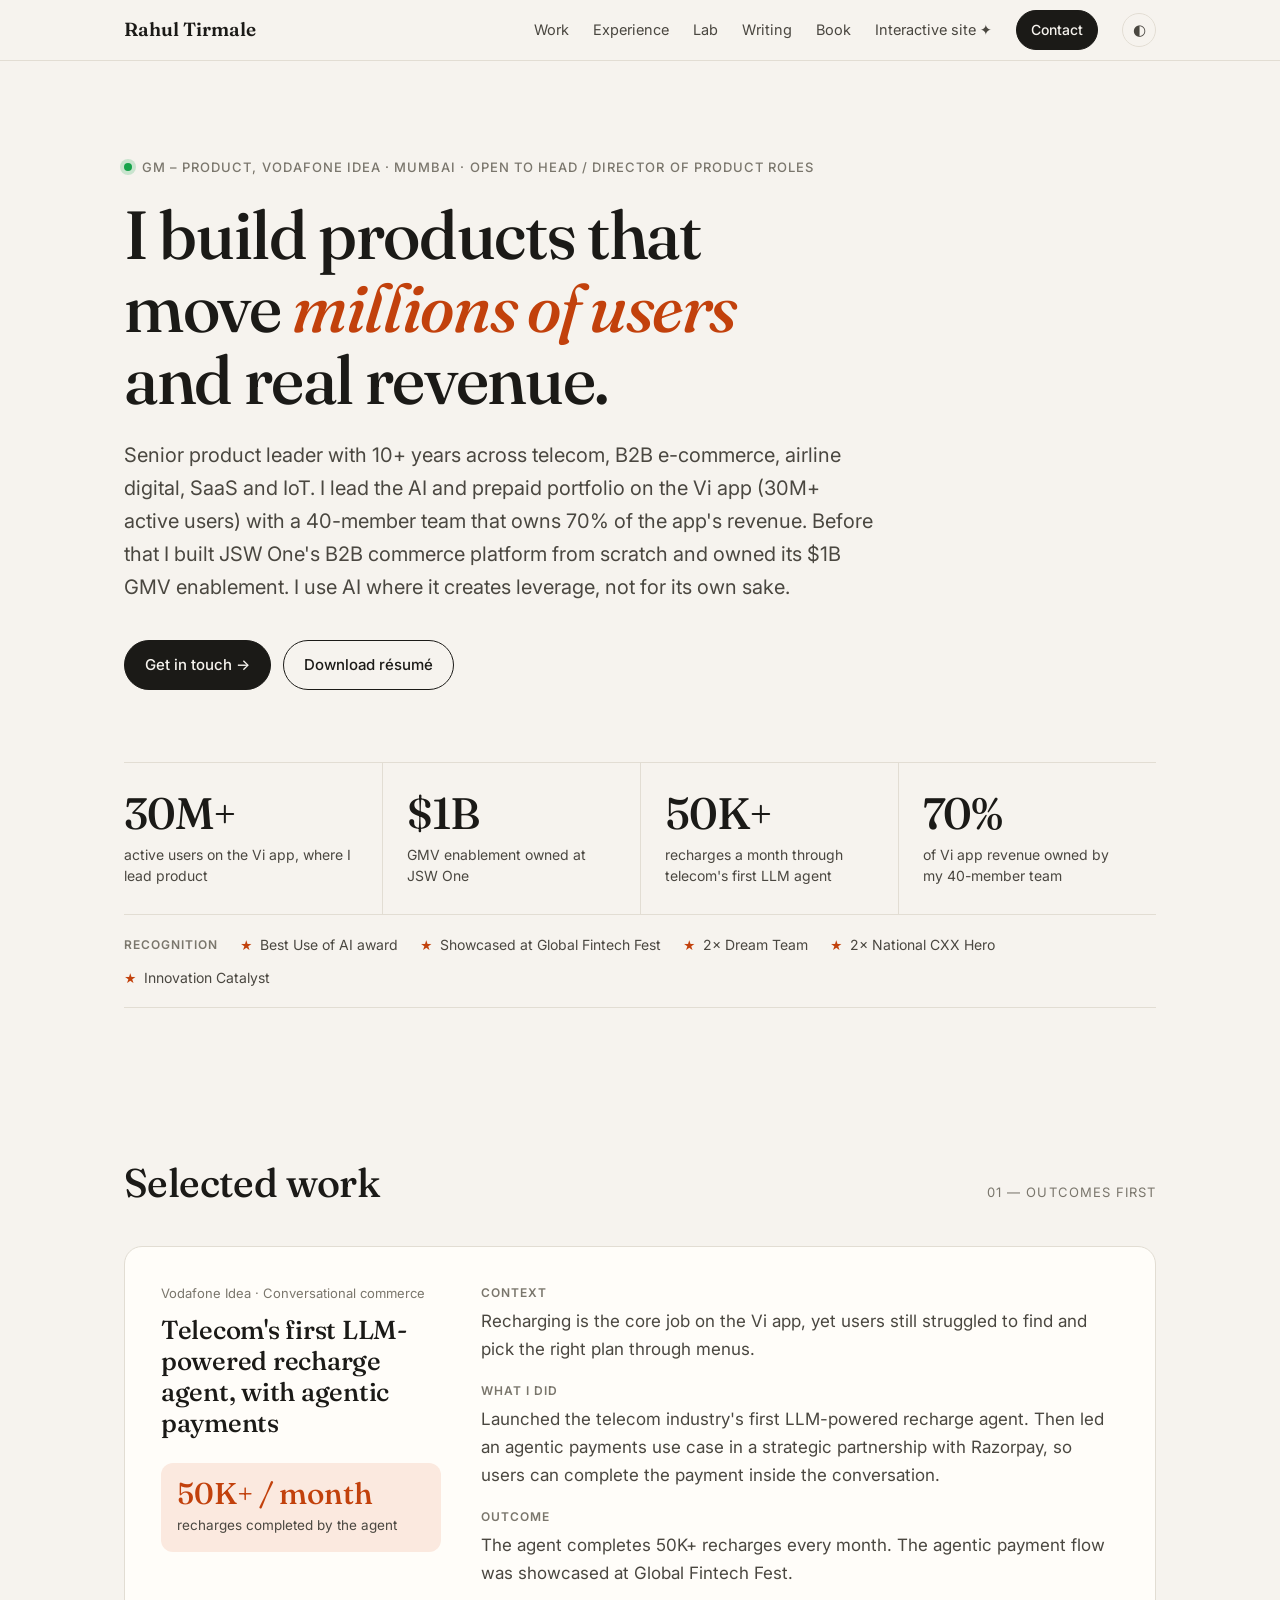
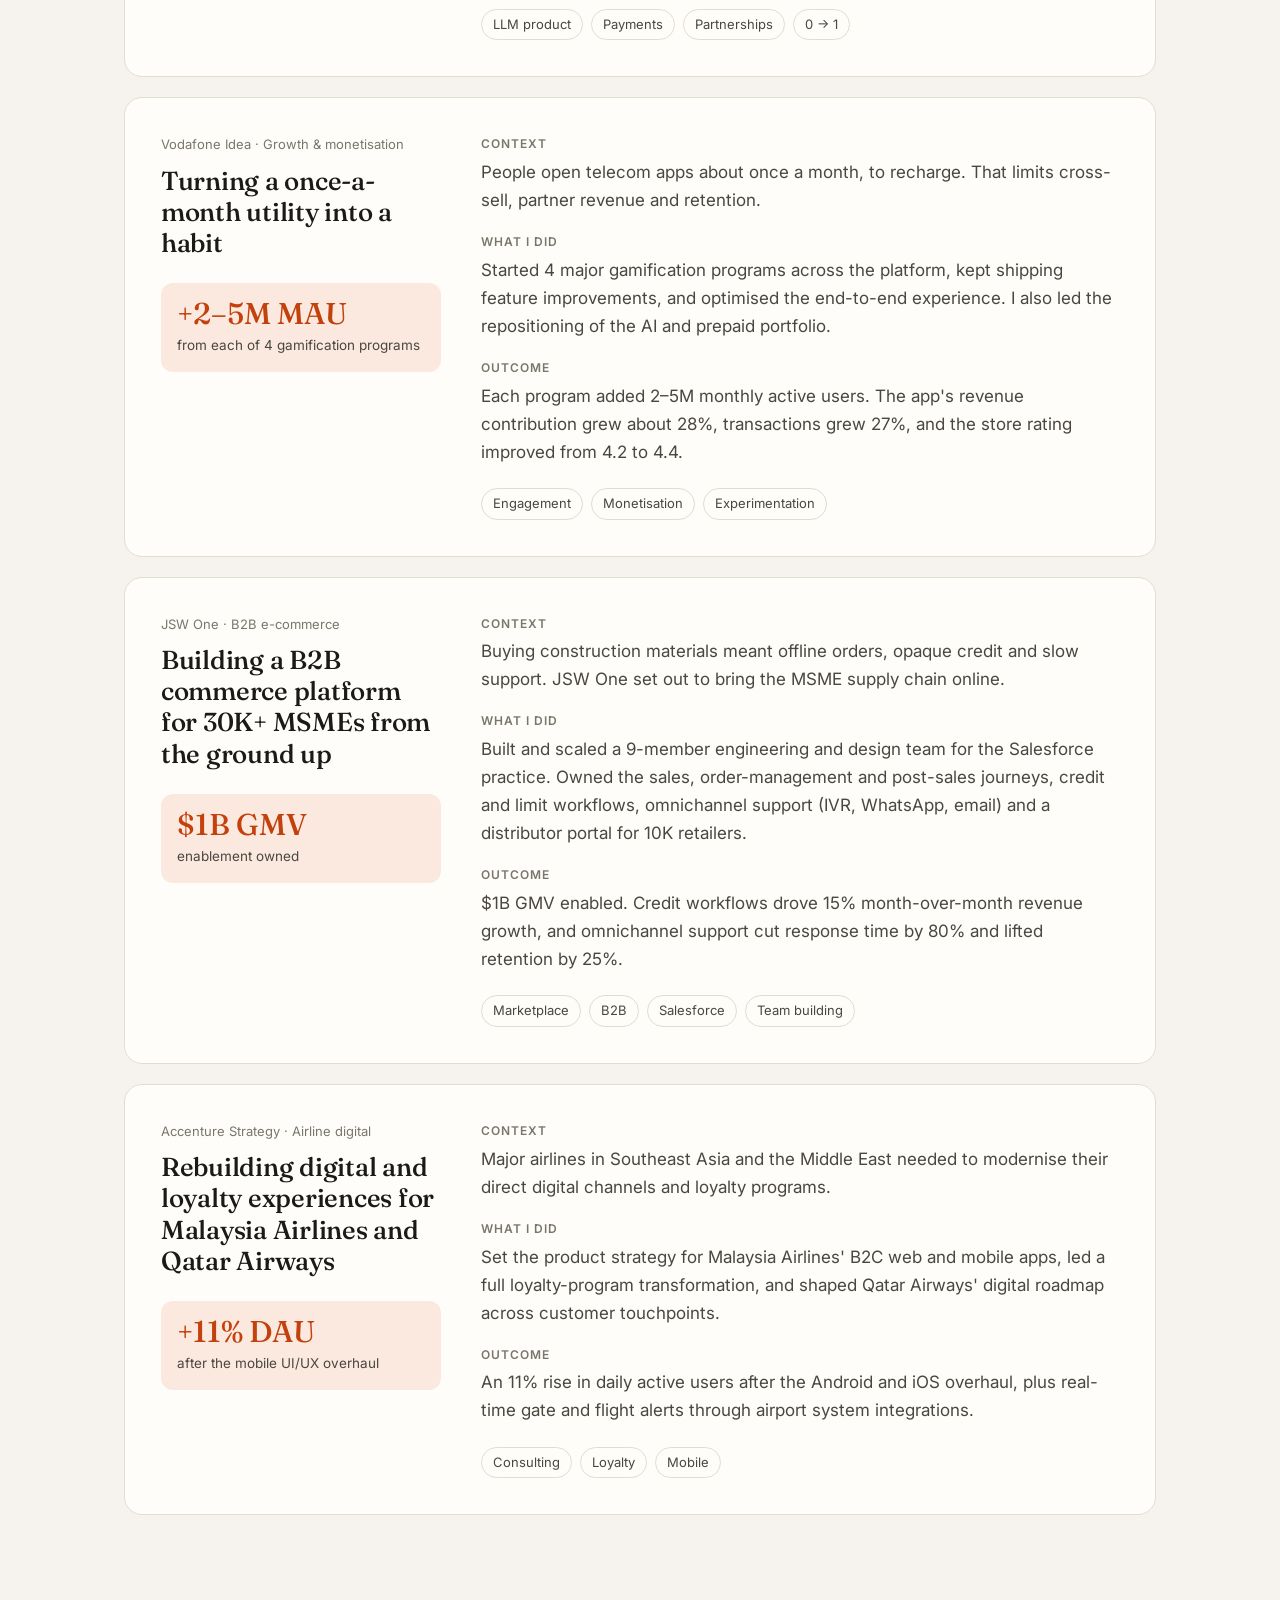
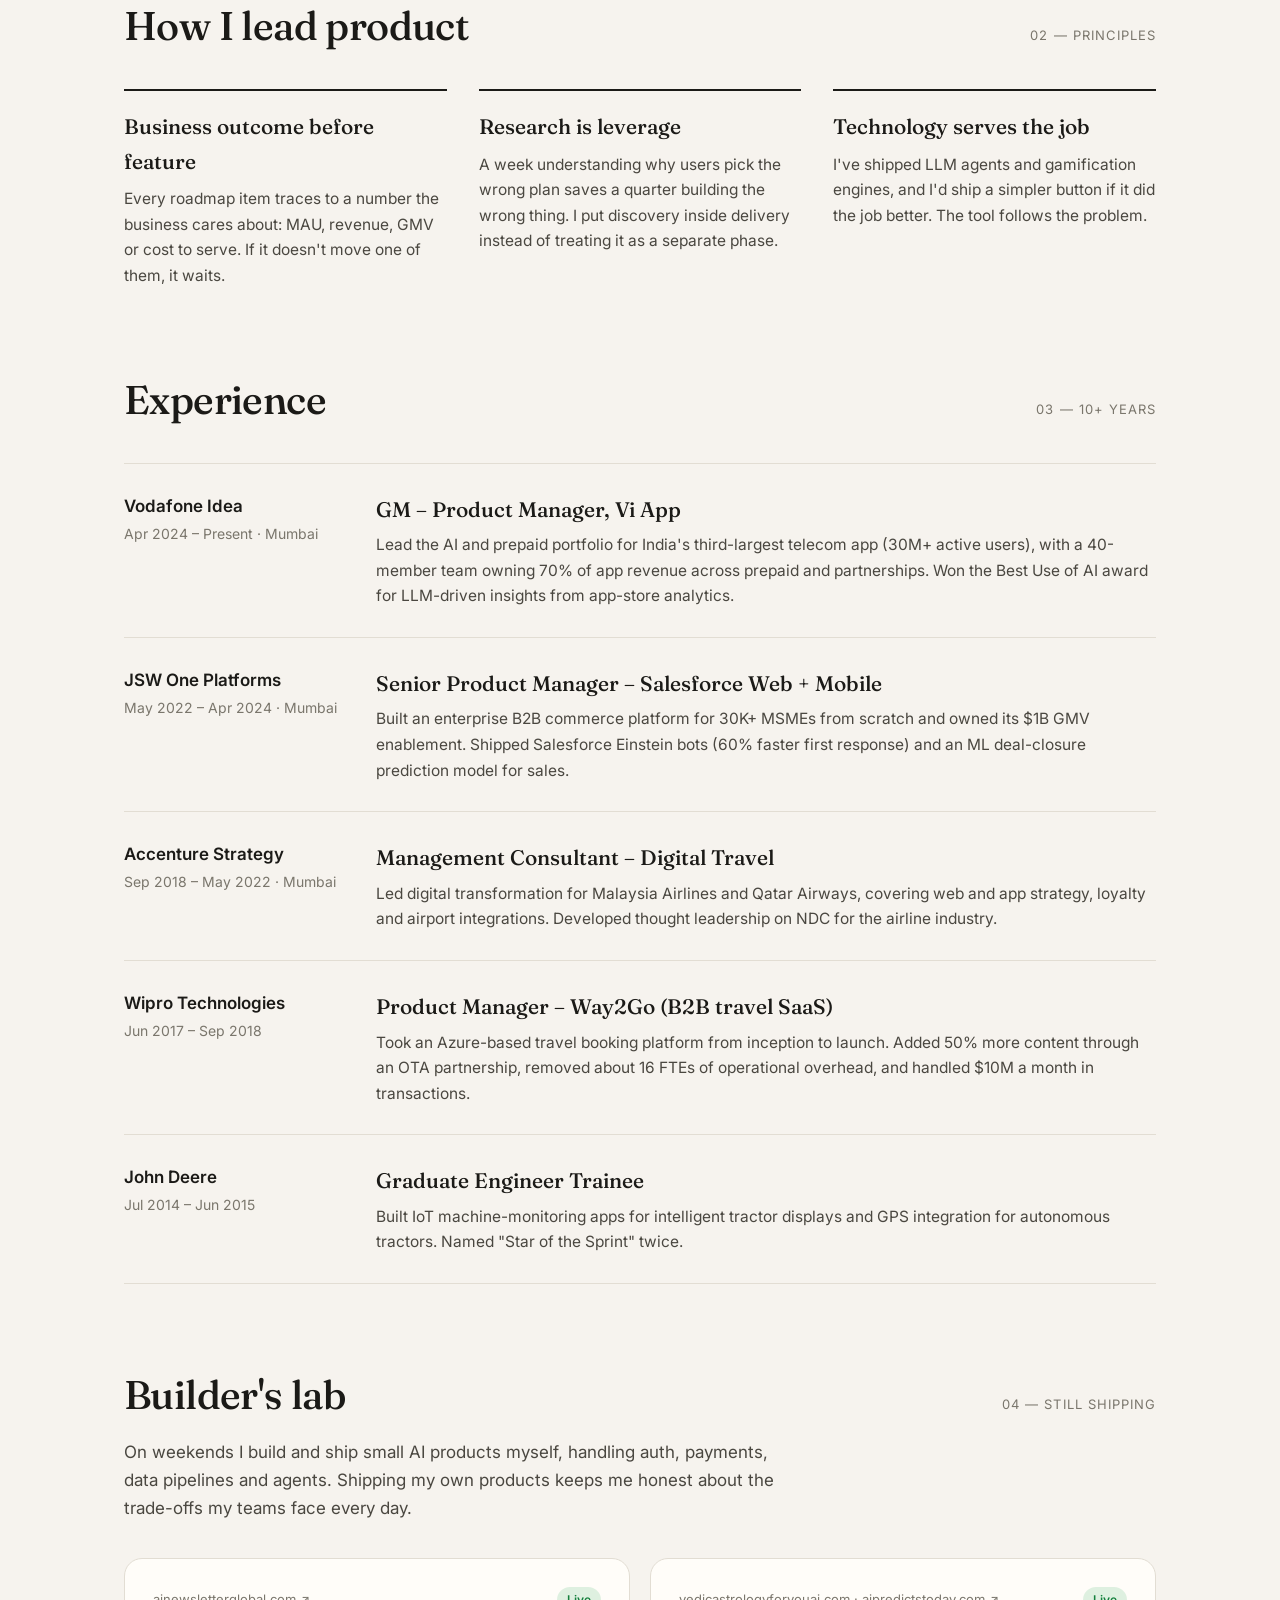
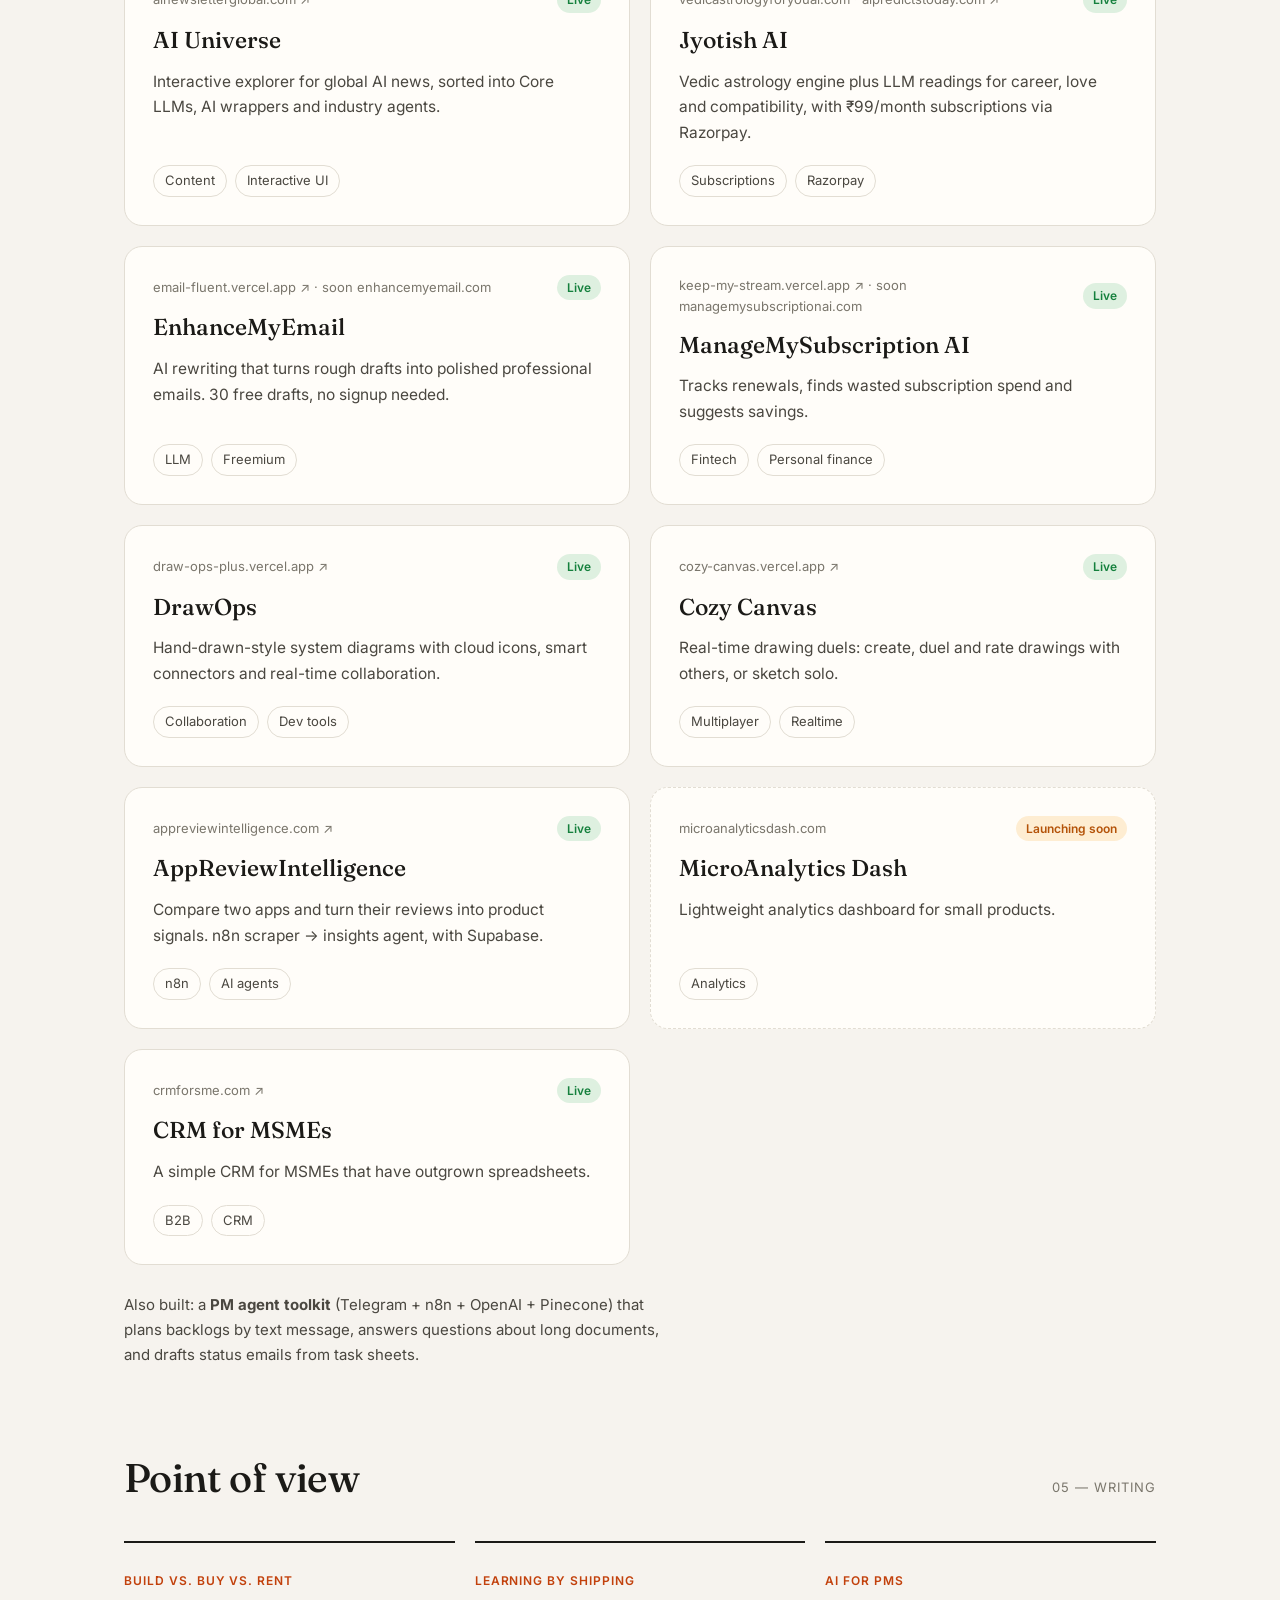
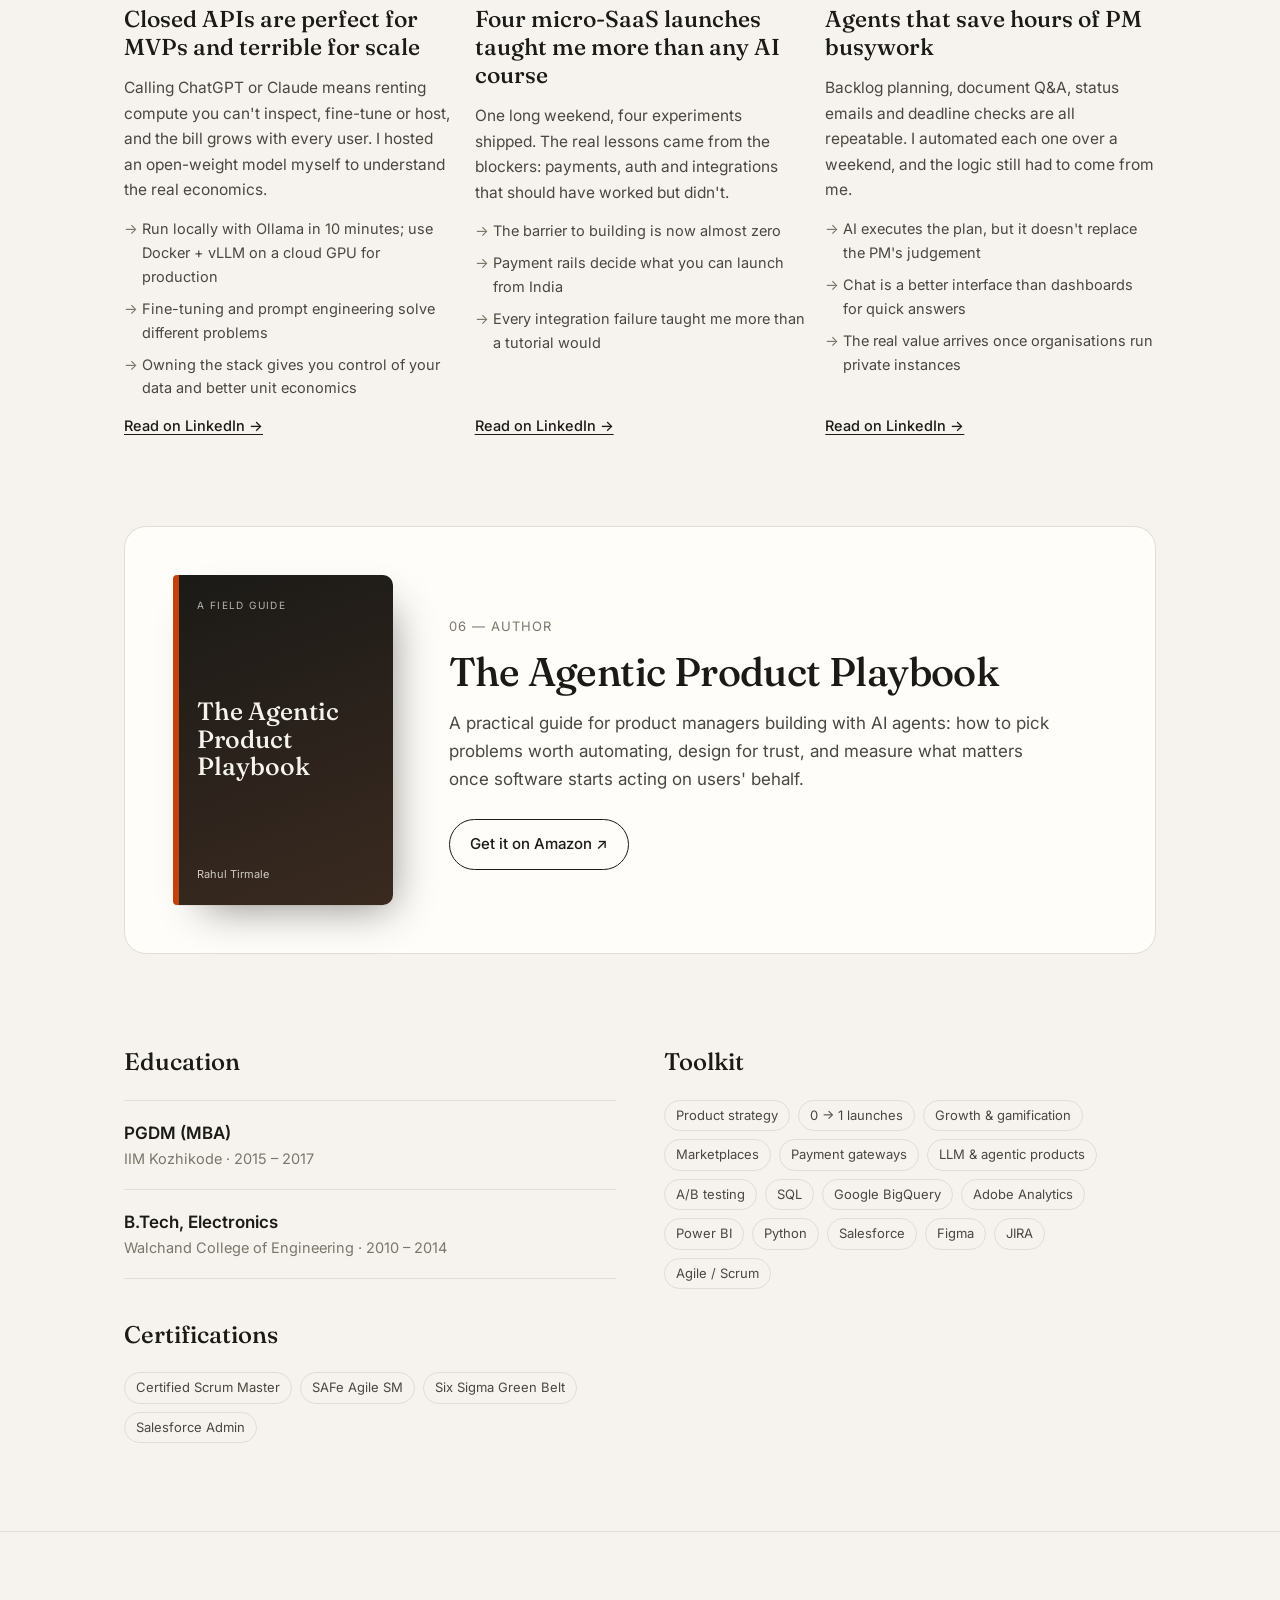
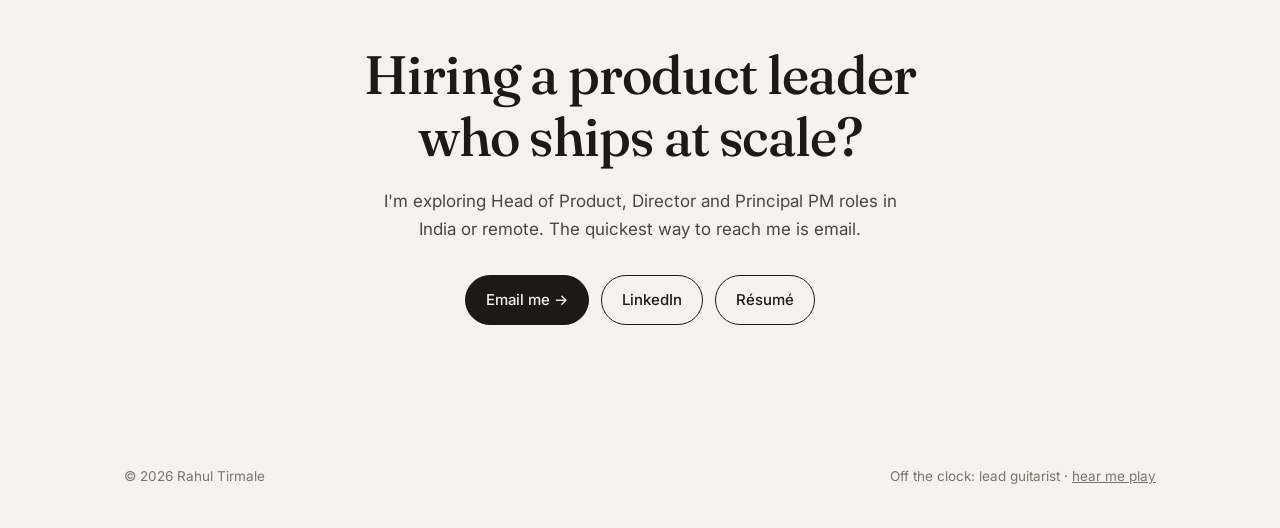
==== commit 3e5214c9: "Replace confidential metrics with ranges and relative growth Co-Authored-By: Claude Opus 5.5 <norepl" ====
--- a/recruiter.html
+++ b/recruiter.html
@@ -275,7 +275,7 @@
     <div class="metrics reveal">
       <div class="metric"><b>30M+</b><span>active users on the Vi app, where I lead product</span></div>
       <div class="metric"><b>$1B</b><span>GMV enablement owned at JSW One</span></div>
-      <div class="metric"><b>60K+</b><span>recharges a month through telecom's first LLM agent</span></div>
+      <div class="metric"><b>50K+</b><span>recharges a month through telecom's first LLM agent</span></div>
       <div class="metric"><b>70%</b><span>of Vi app revenue owned by my 40-member team</span></div>
     </div>
 
@@ -302,7 +302,7 @@
         <div>
           <div class="case-tag">Vodafone Idea · Conversational commerce</div>
           <h3>Telecom's first LLM-powered recharge agent, with agentic payments</h3>
-          <div class="case-stat"><b>60K+ / month</b><span>recharges completed by the agent</span></div>
+          <div class="case-stat"><b>50K+ / month</b><span>recharges completed by the agent</span></div>
         </div>
         <dl>
           <div>
@@ -315,7 +315,7 @@
           </div>
           <div>
             <dt>Outcome</dt>
-            <dd>The agent completes 60K+ recharges every month. The agentic payment flow was showcased at Global Fintech Fest.</dd>
+            <dd>The agent completes 50K+ recharges every month. The agentic payment flow was showcased at Global Fintech Fest.</dd>
           </div>
           <div class="chips"><span class="chip">LLM product</span><span class="chip">Payments</span><span class="chip">Partnerships</span><span class="chip">0 → 1</span></div>
         </dl>
@@ -338,7 +338,7 @@
           </div>
           <div>
             <dt>Outcome</dt>
-            <dd>Each program added 2–5M monthly active users. The app's share of revenue rose from 4.7% to 6%, transactions grew 27%, and the store rating improved from 4.2 to 4.4.</dd>
+            <dd>Each program added 2–5M monthly active users. The app's revenue contribution grew about 28%, transactions grew 27%, and the store rating improved from 4.2 to 4.4.</dd>
           </div>
           <div class="chips"><span class="chip">Engagement</span><span class="chip">Monetisation</span><span class="chip">Experimentation</span></div>
         </dl>
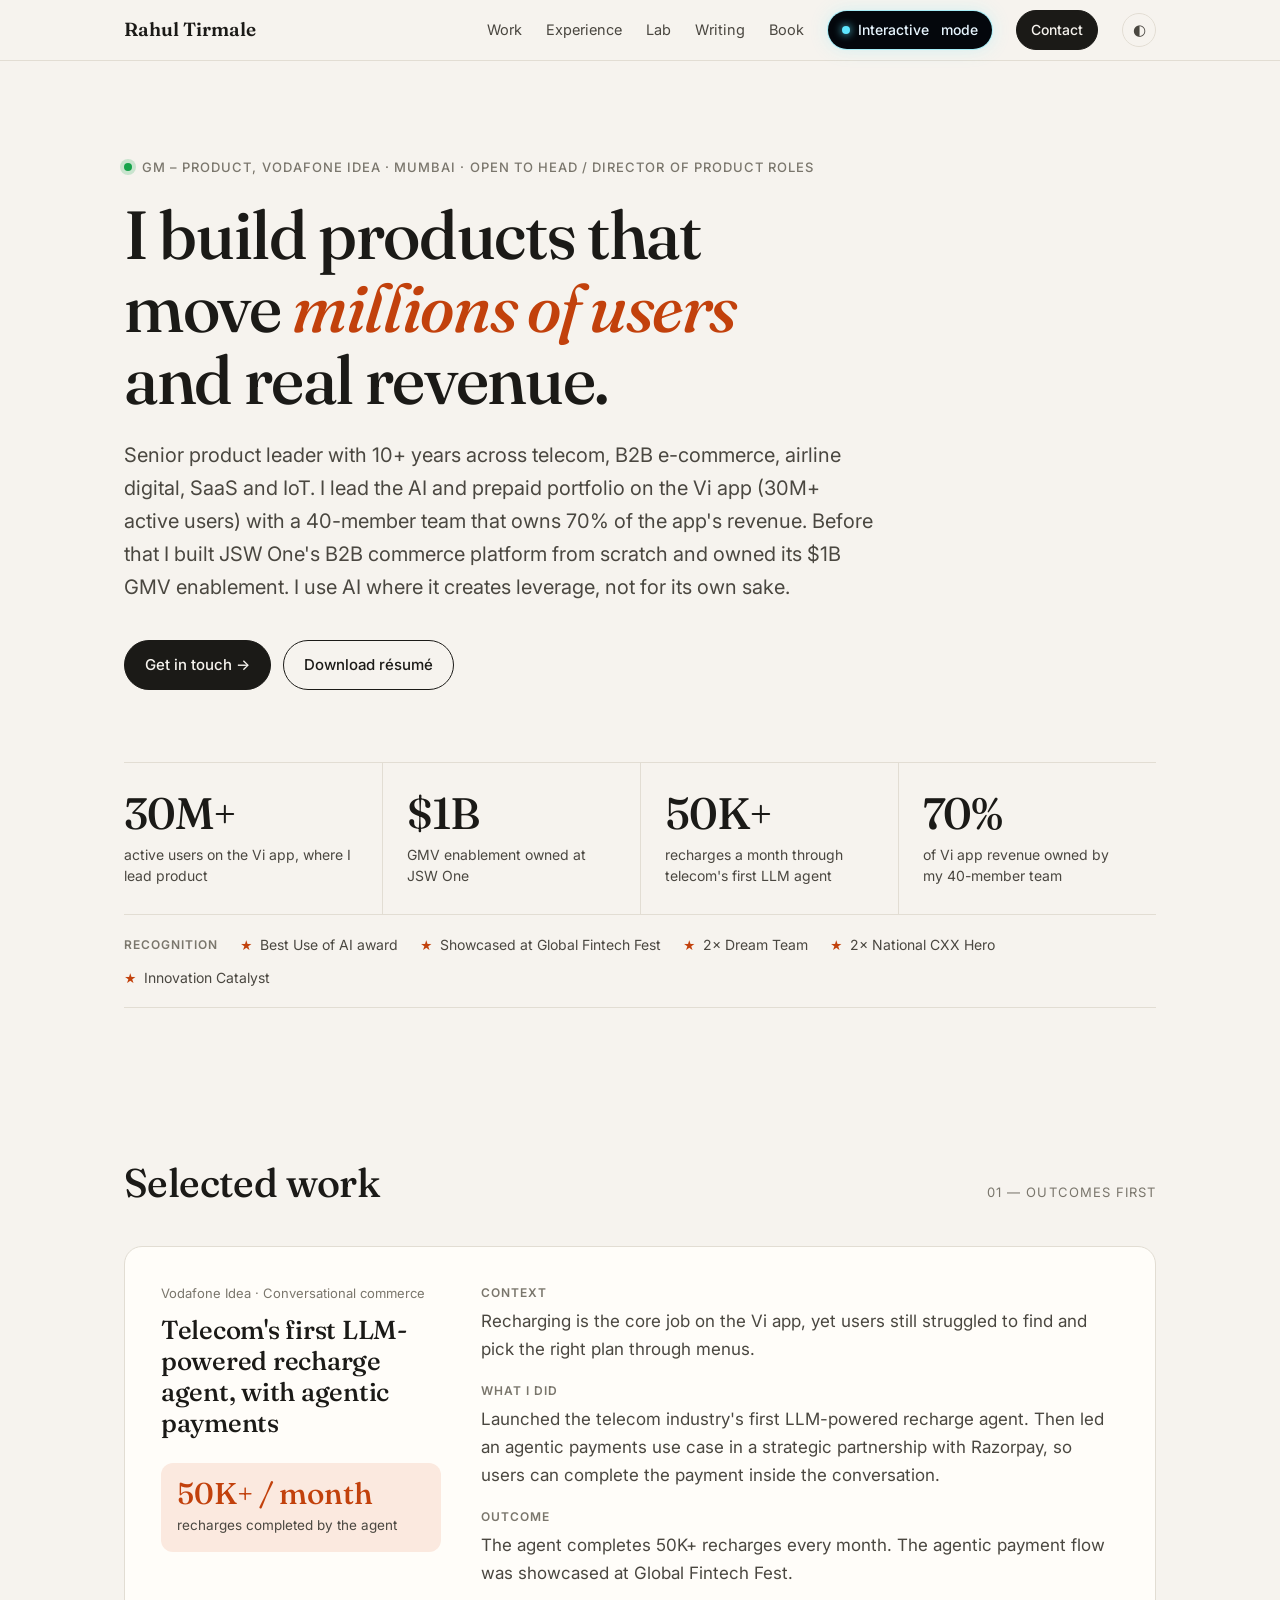
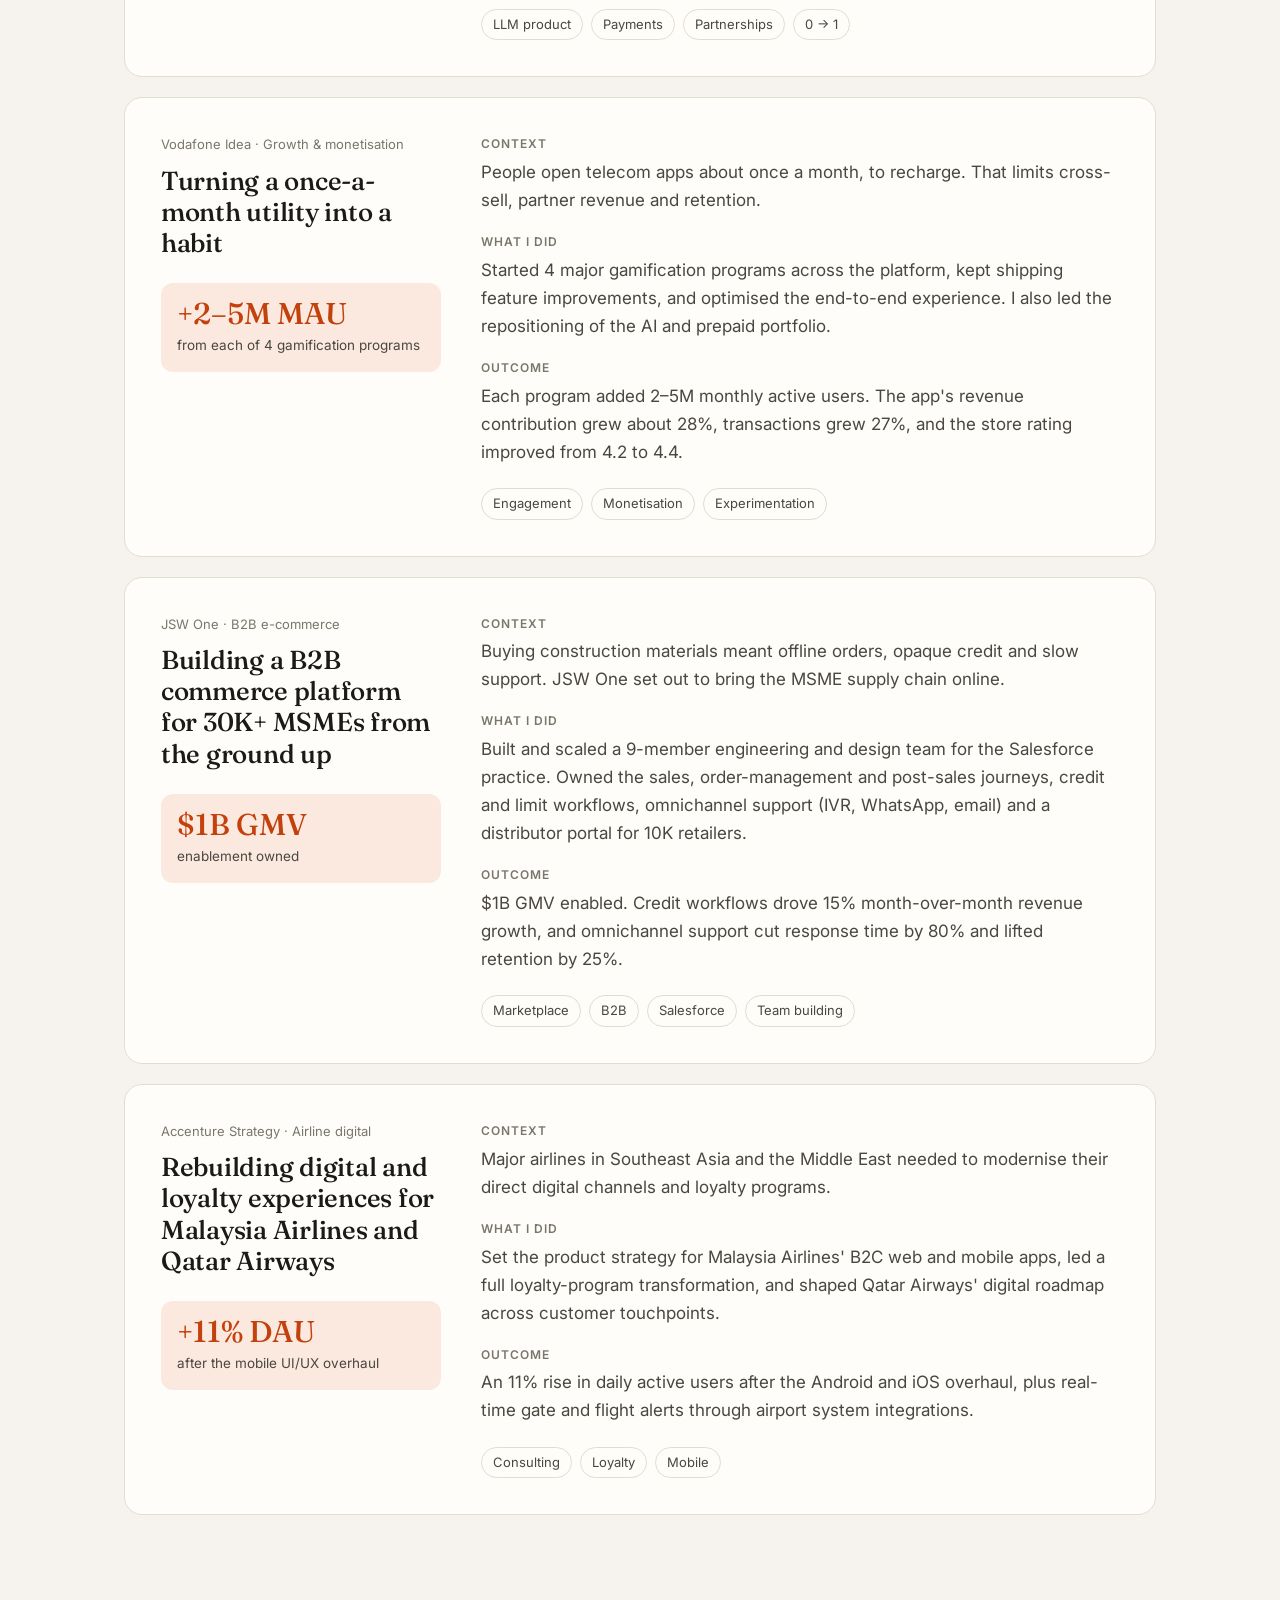
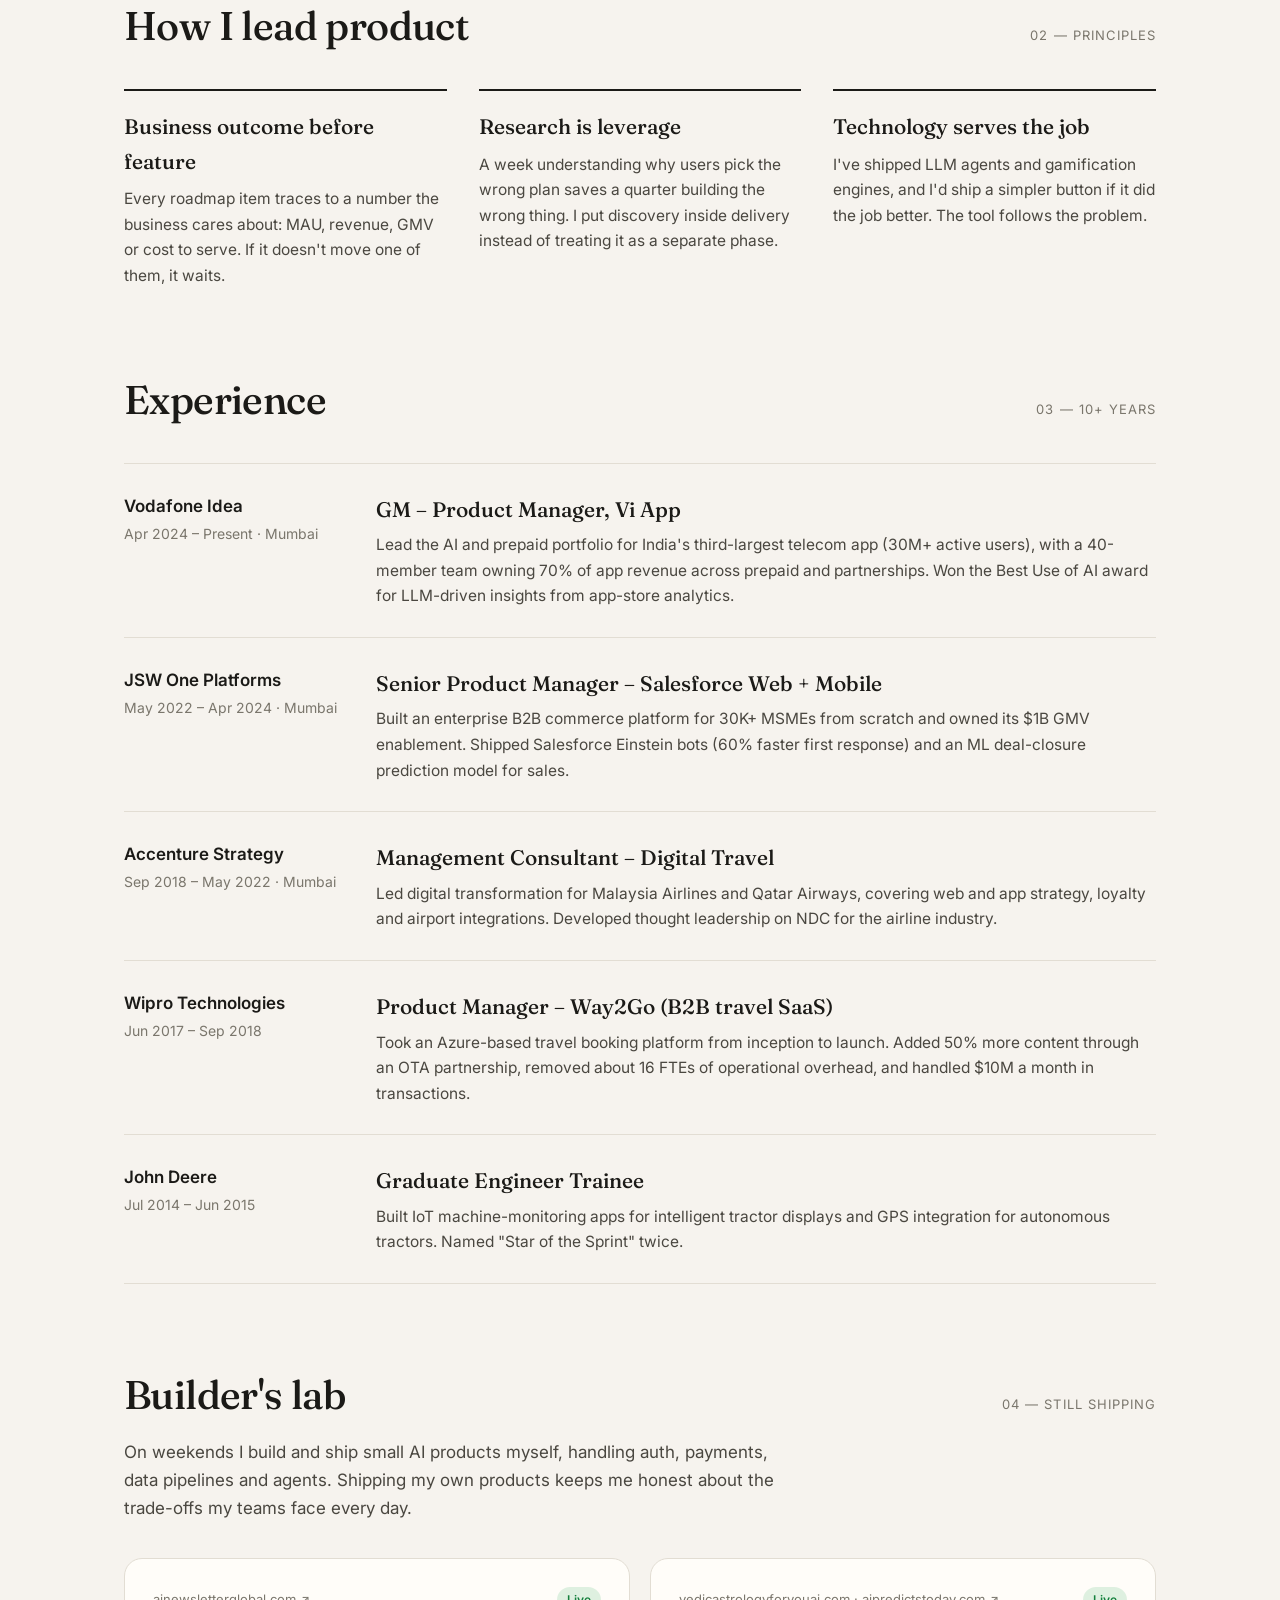
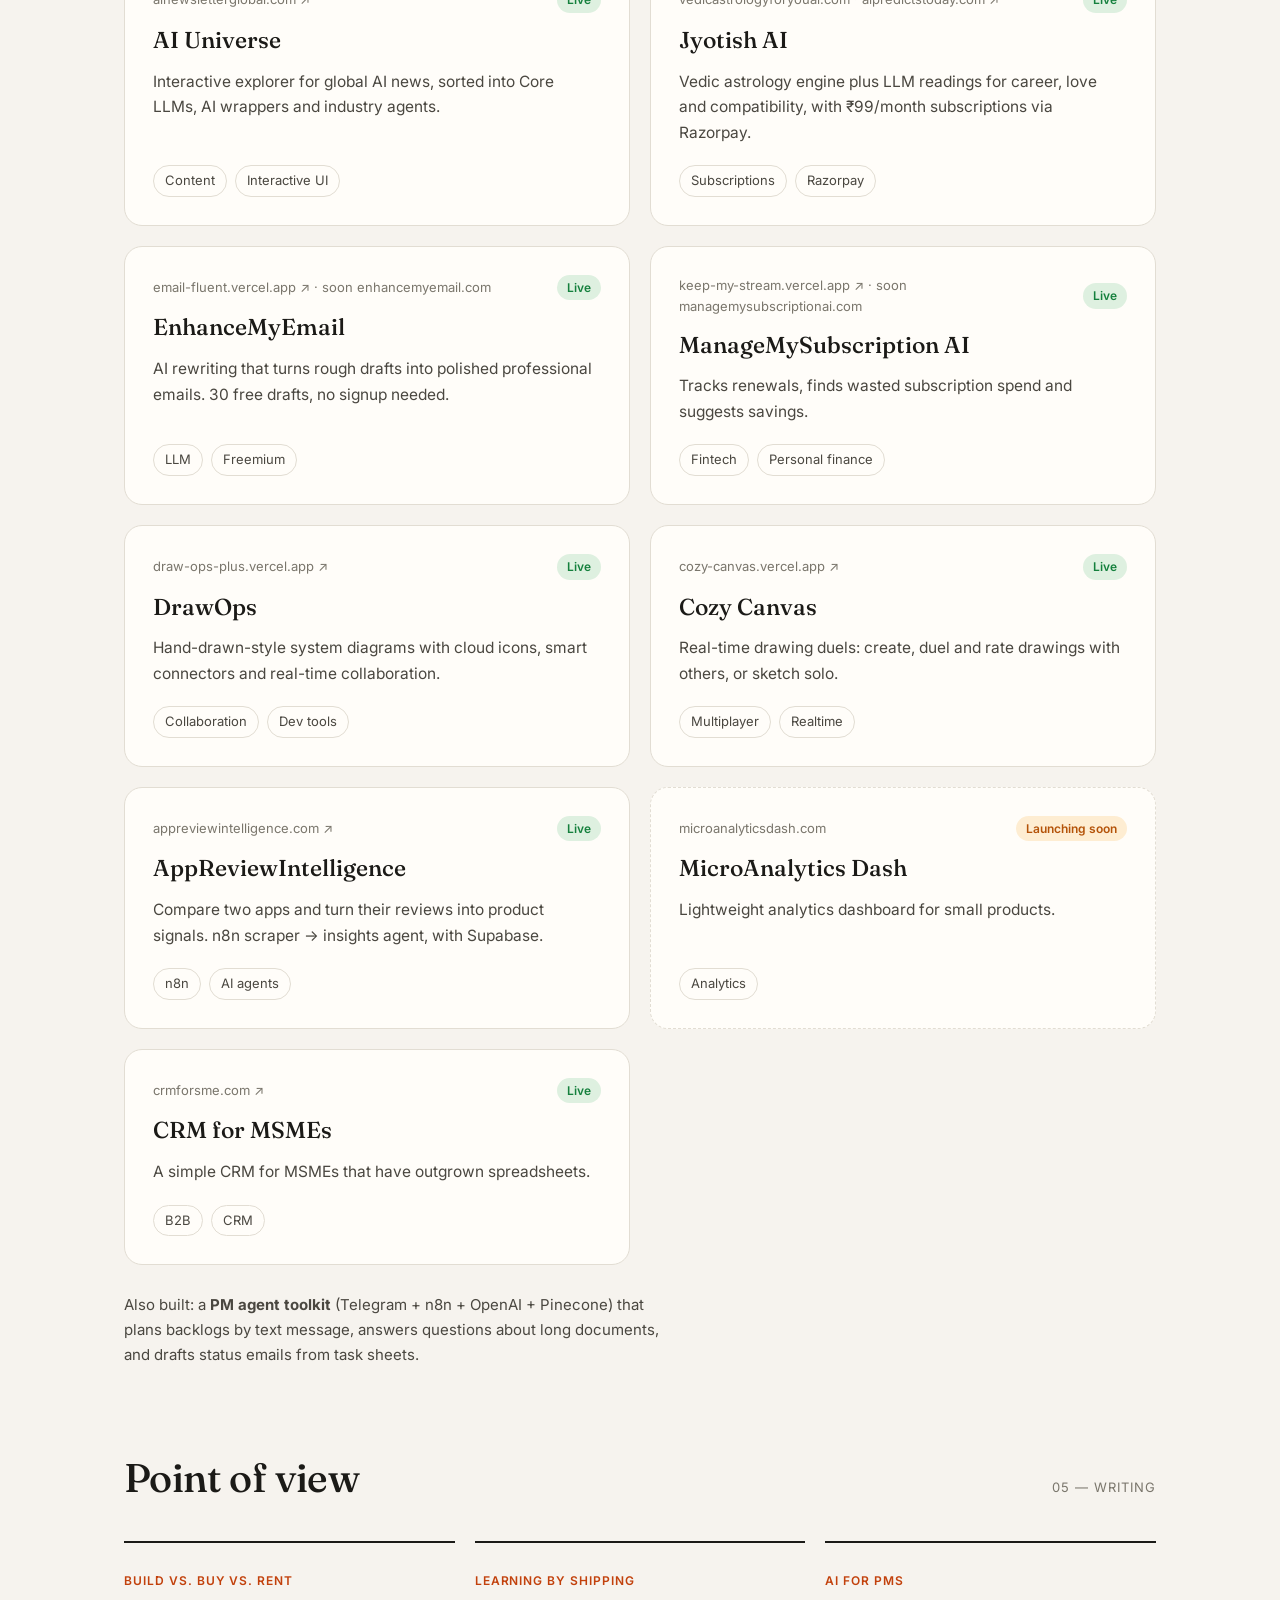
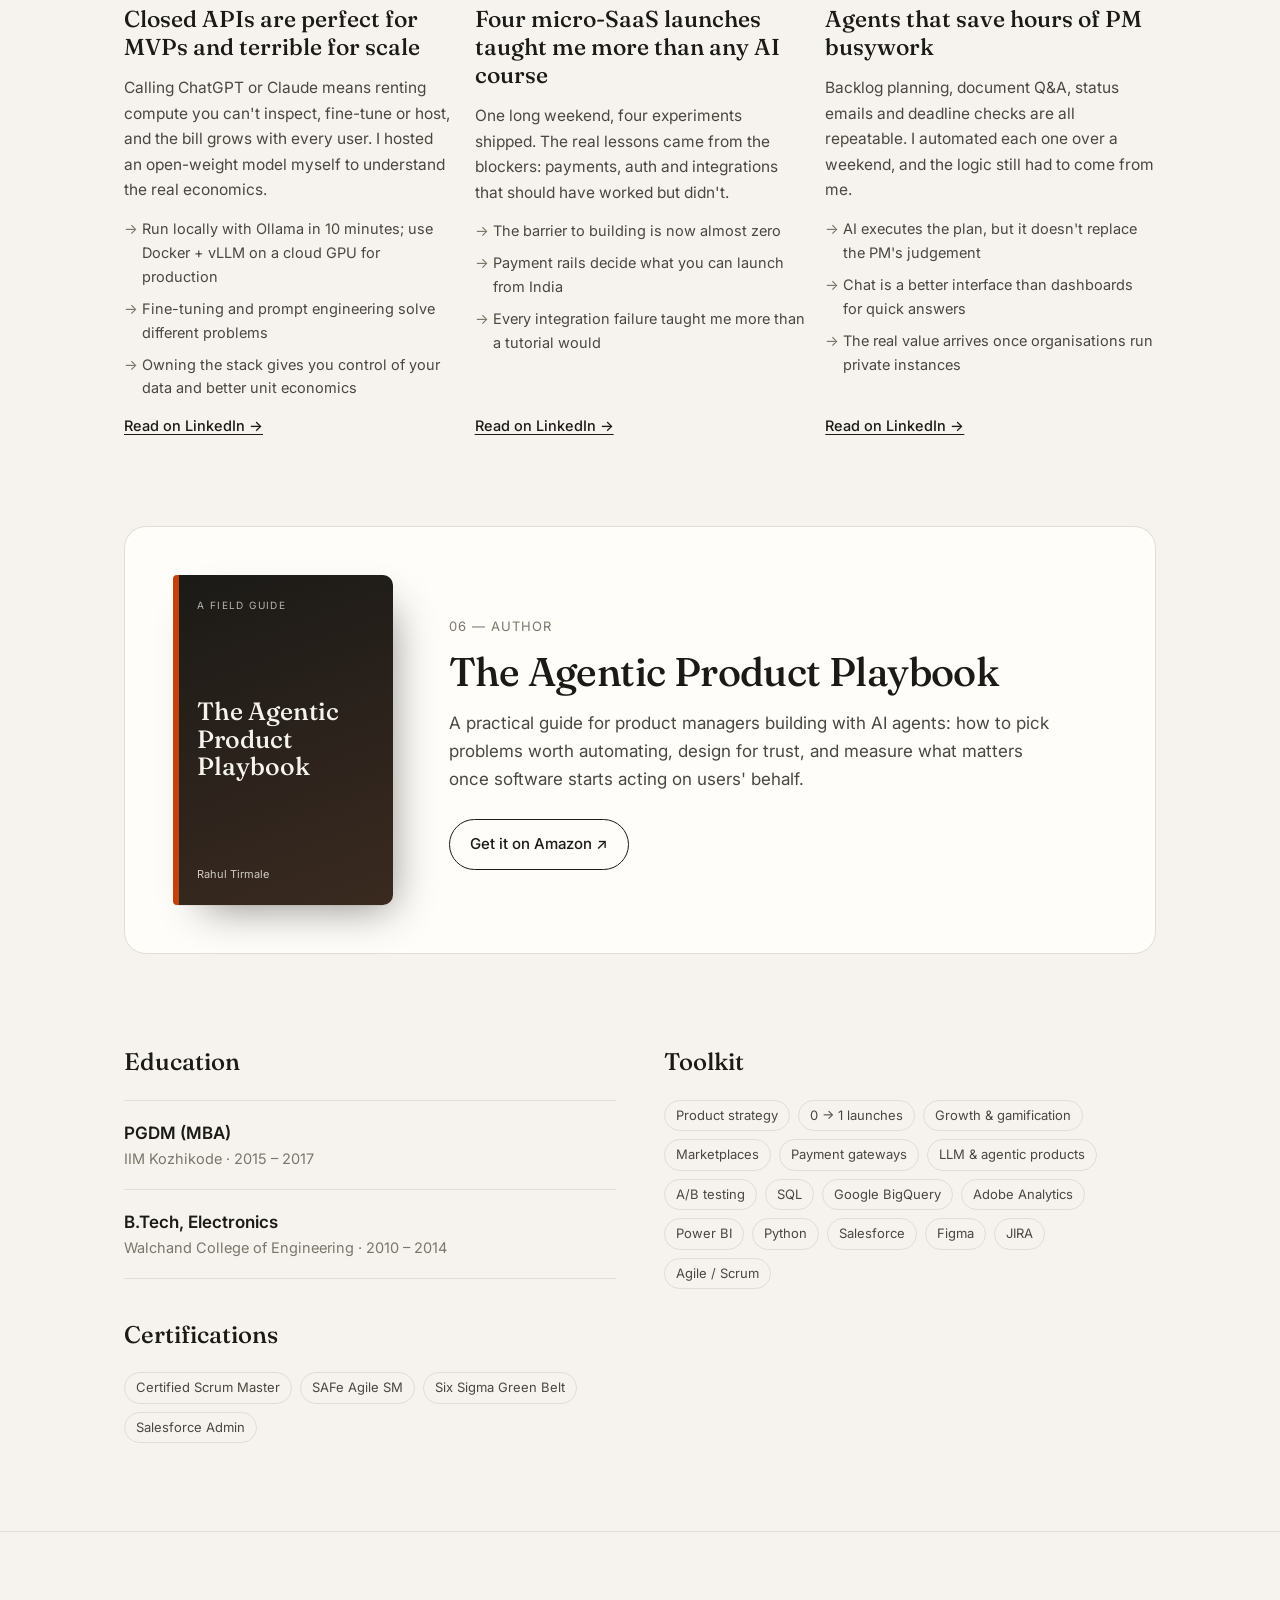
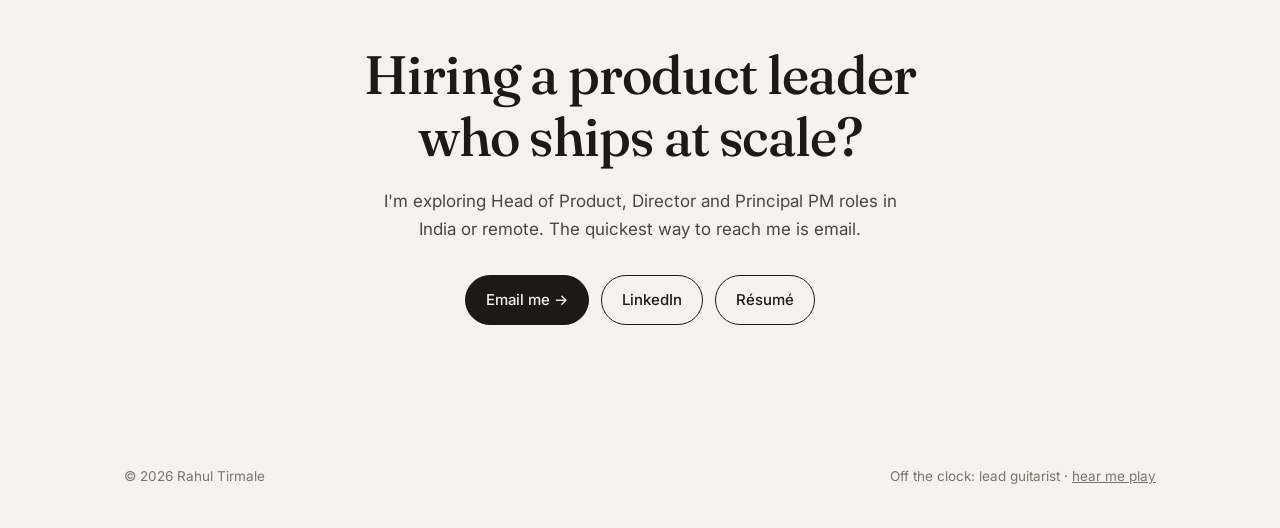
==== commit f7b4db01: "Add Interactive mode button to recruiter view Co-Authored-By: Claude Opus 5.5 <noreply@anthropic.com" ====
--- a/recruiter.html
+++ b/recruiter.html
@@ -64,6 +64,16 @@
     width: 34px; height: 34px; border-radius: 50%; cursor: pointer; font-size: 15px;
   }
   @media (max-width: 720px) { .nav-links .hide-sm { display: none; } }
+  .nav-links a.mode-btn {
+    display: inline-flex; align-items: center; gap: 8px; padding: 7px 14px; border-radius: 999px;
+    background: #04070c; color: #e8f6ff; font-size: 14px; font-weight: 500; white-space: nowrap;
+    box-shadow: 0 0 0 1px rgba(94, 231, 255, .45), 0 0 18px rgba(94, 231, 255, .25);
+    transition: box-shadow .2s ease, transform .15s ease;
+  }
+  .nav-links a.mode-btn:hover { color: #fff; transform: translateY(-1px); box-shadow: 0 0 0 1px #5ee7ff, 0 0 24px rgba(94, 231, 255, .45); }
+  .mode-dot { width: 8px; height: 8px; border-radius: 50%; background: #5ee7ff; box-shadow: 0 0 8px #5ee7ff; }
+  @media (max-width: 720px) { .nav-links { gap: 10px; } }
+  @media (max-width: 420px) { .nav-links .hide-xs, .hide-xs { display: none; } .brand { font-size: 17px; white-space: nowrap; } }
 
   .btn {
     display: inline-flex; align-items: center; gap: 8px;
@@ -250,8 +260,8 @@
       <a class="hide-sm" href="#lab">Lab</a>
       <a class="hide-sm" href="#writing">Writing</a>
       <a class="hide-sm" href="#book">Book</a>
-      <a class="hide-sm" href="index.html">Interactive site ✦</a>
-      <a class="btn btn-primary btn-sm" href="#contact">Contact</a>
+      <a class="mode-btn" href="index.html" title="Back to the interactive Rahul OS experience"><span class="mode-dot"></span>Interactive<span class="hide-xs">&nbsp;mode</span></a>
+      <a class="btn btn-primary btn-sm hide-xs" href="#contact">Contact</a>
       <button class="theme-btn" id="themeBtn" aria-label="Toggle dark mode">◐</button>
     </div>
   </div>
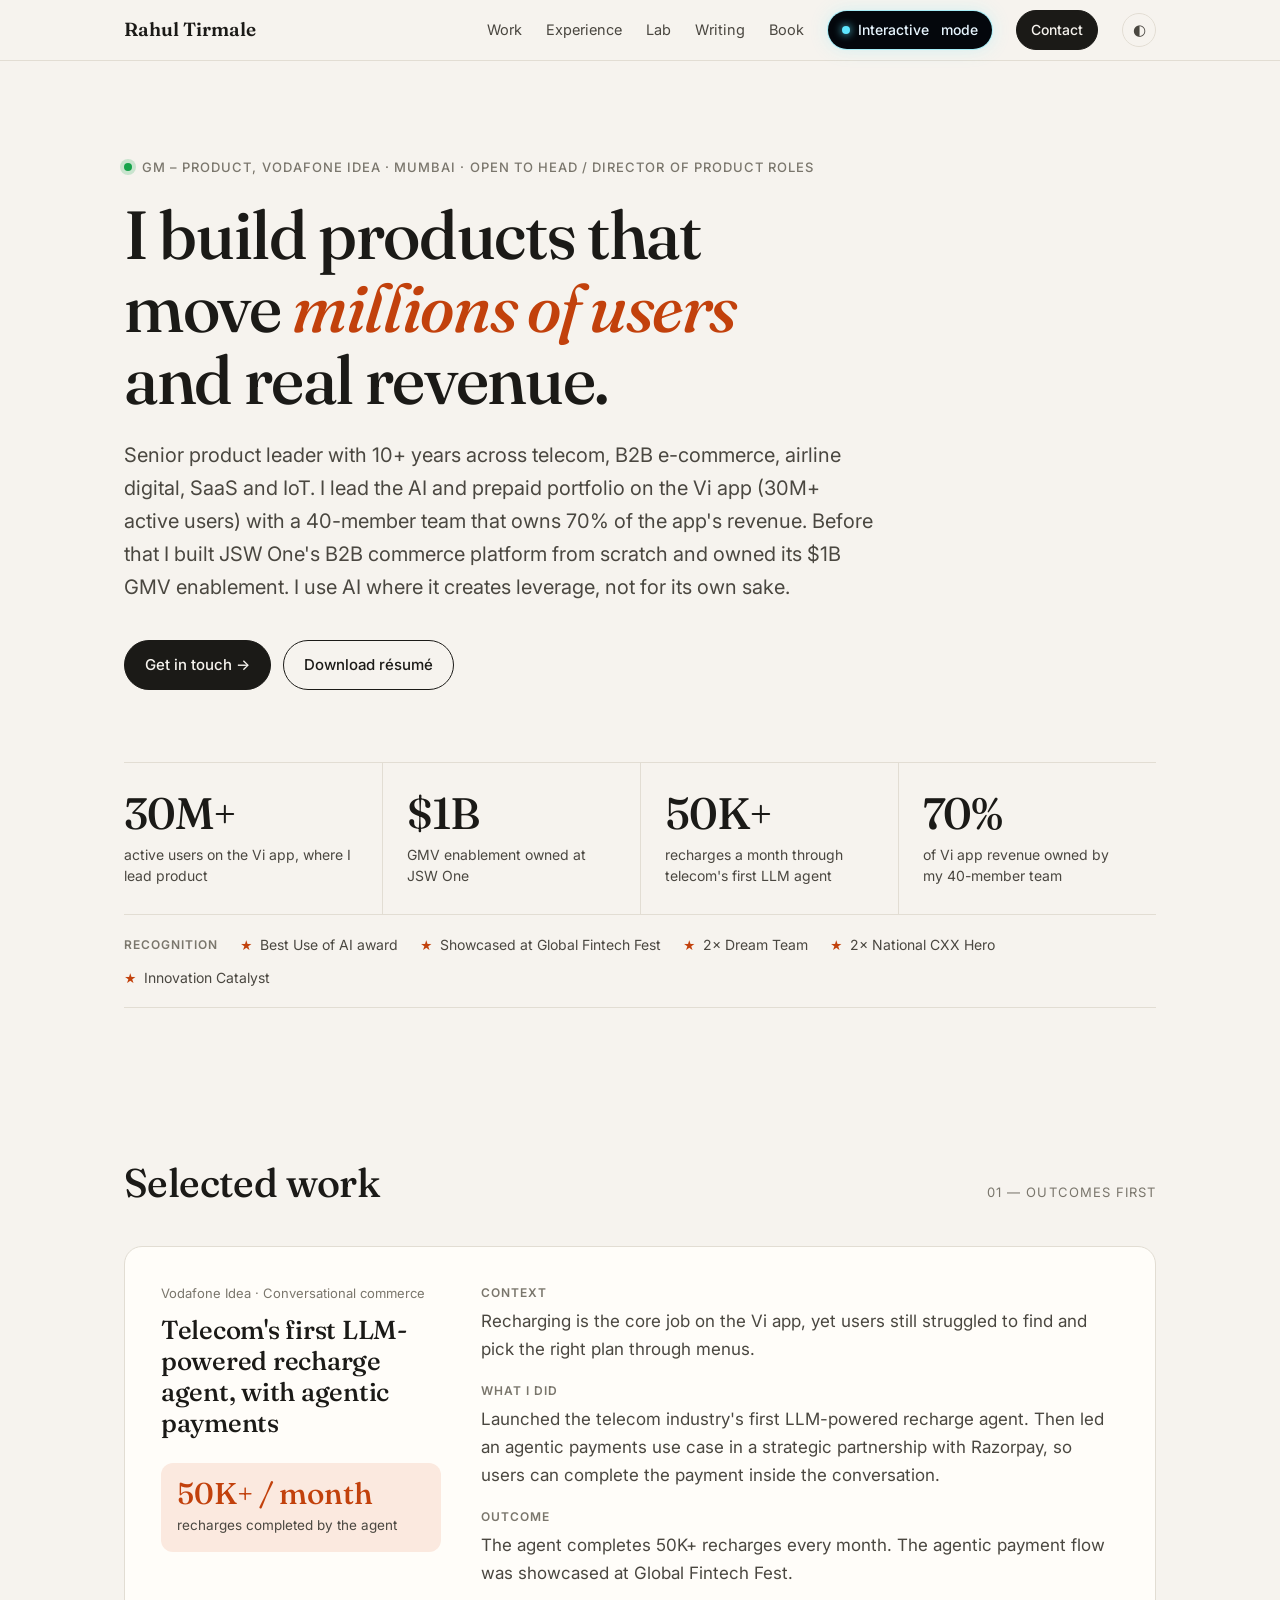
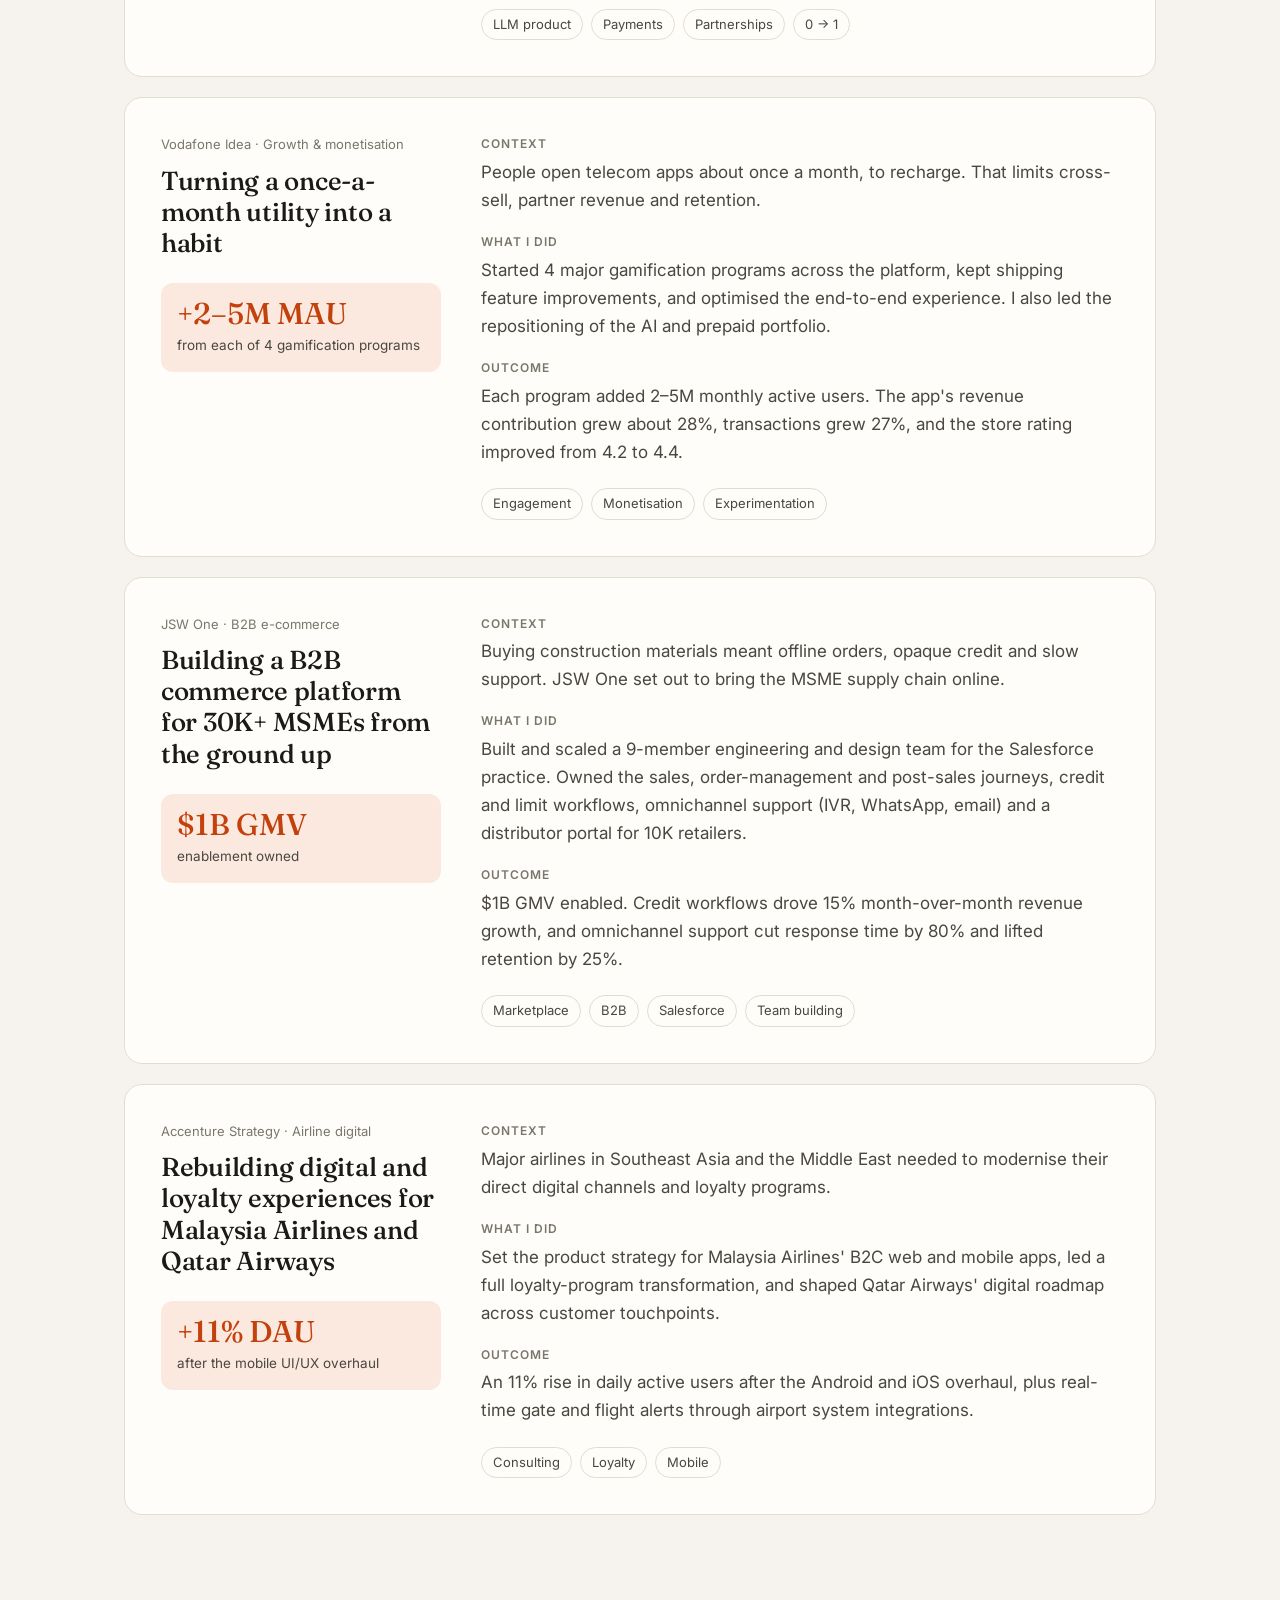
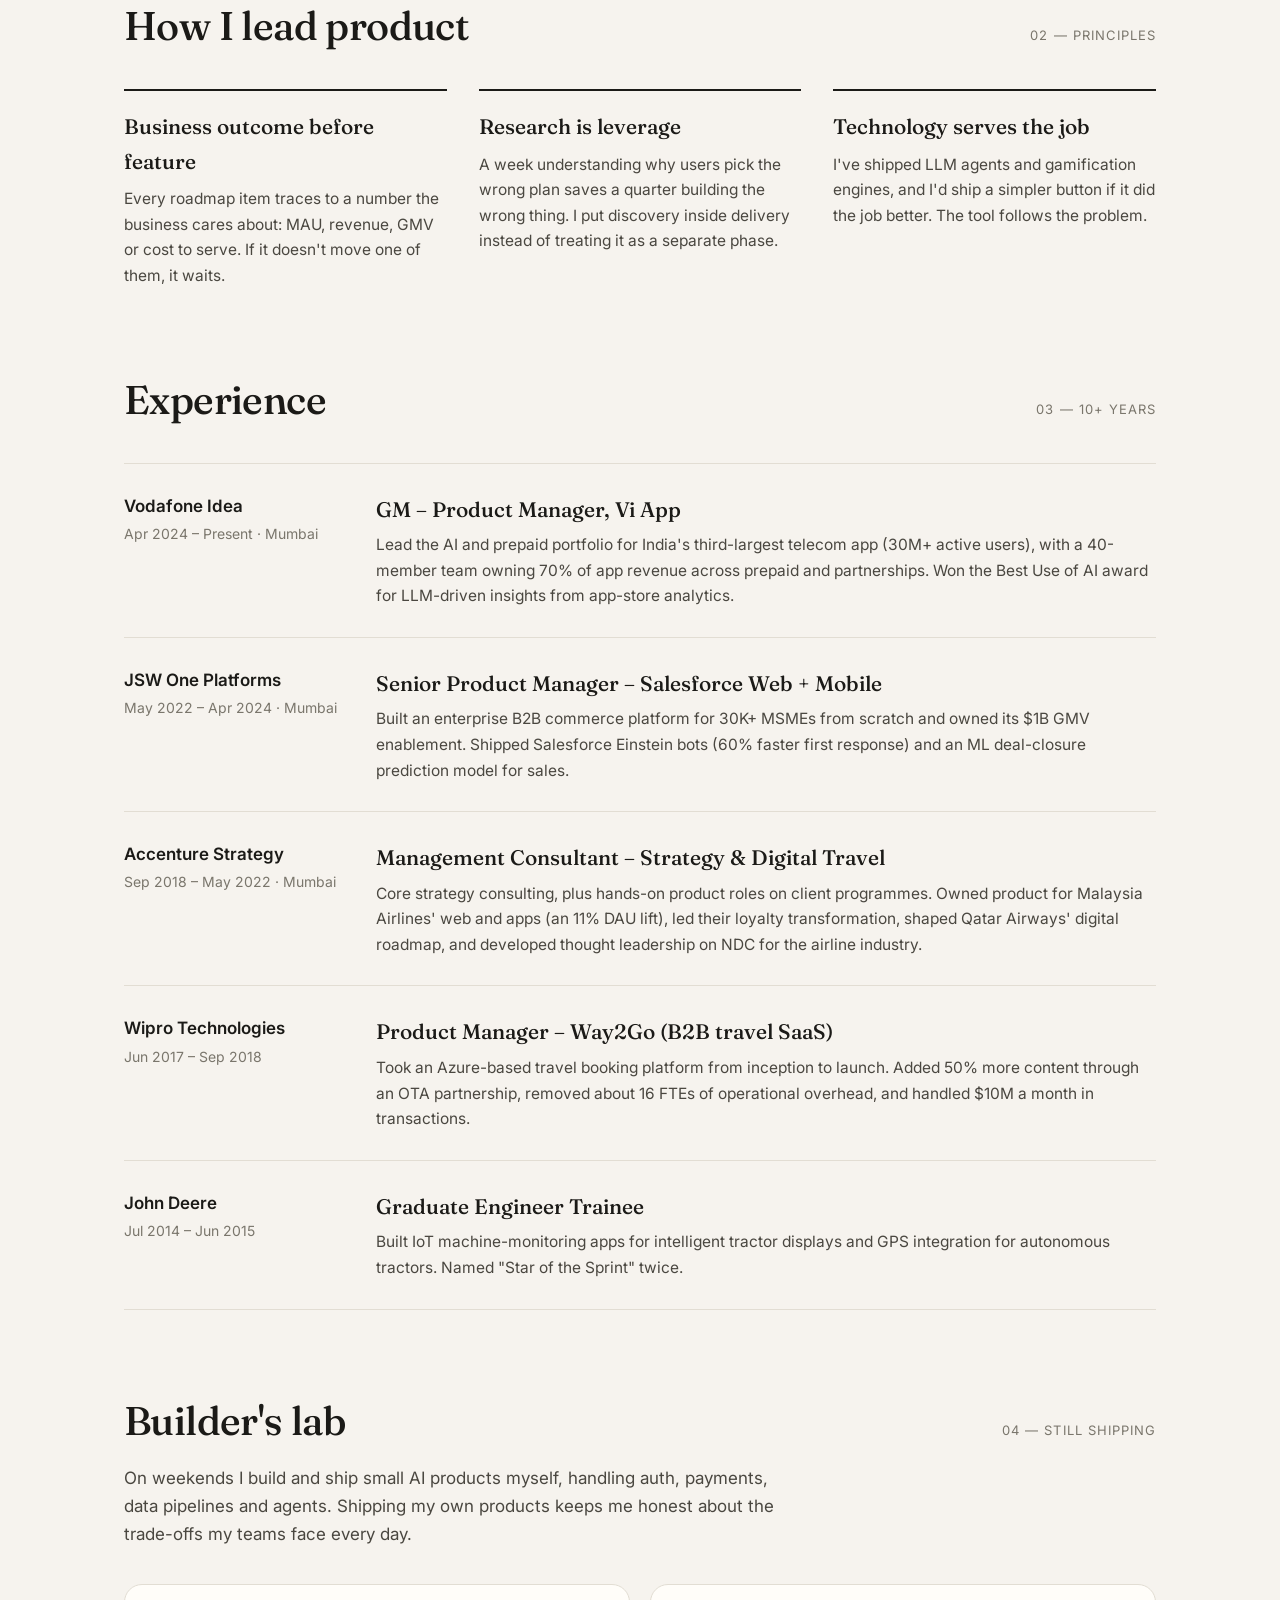
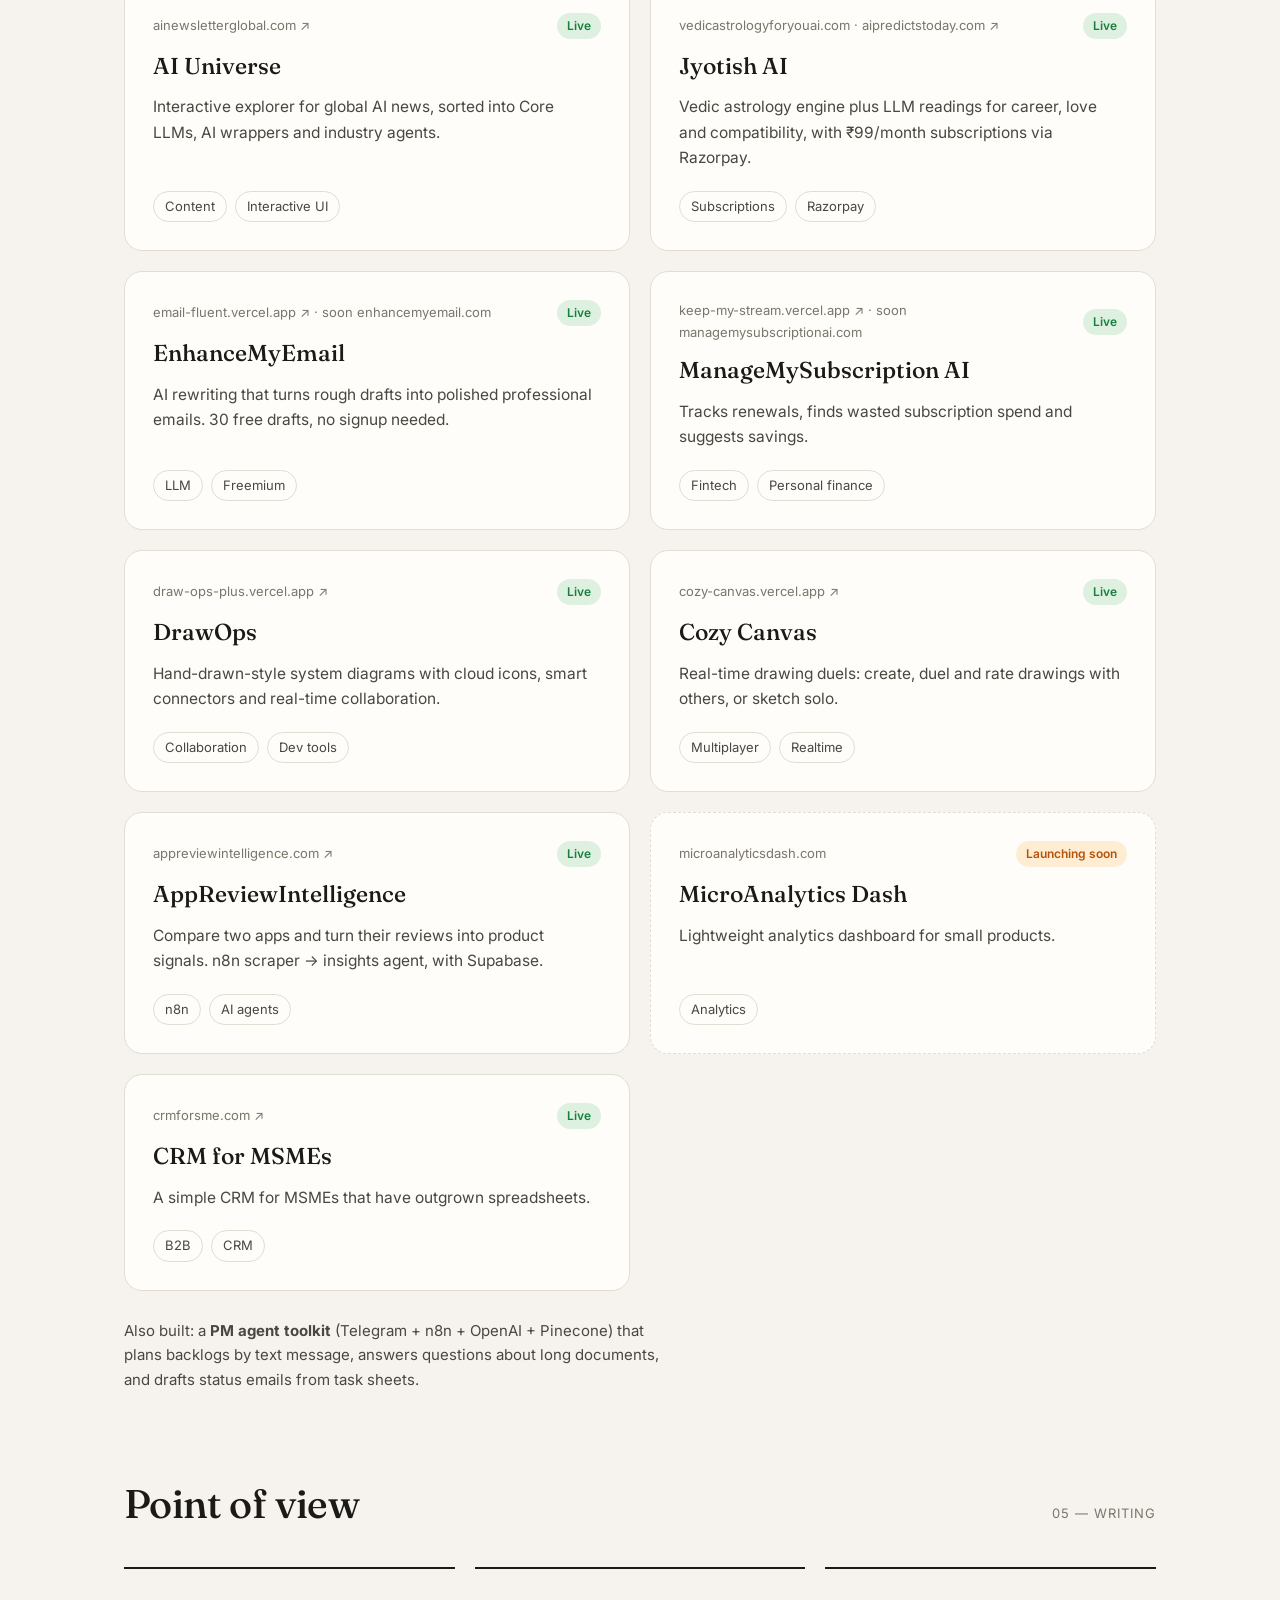
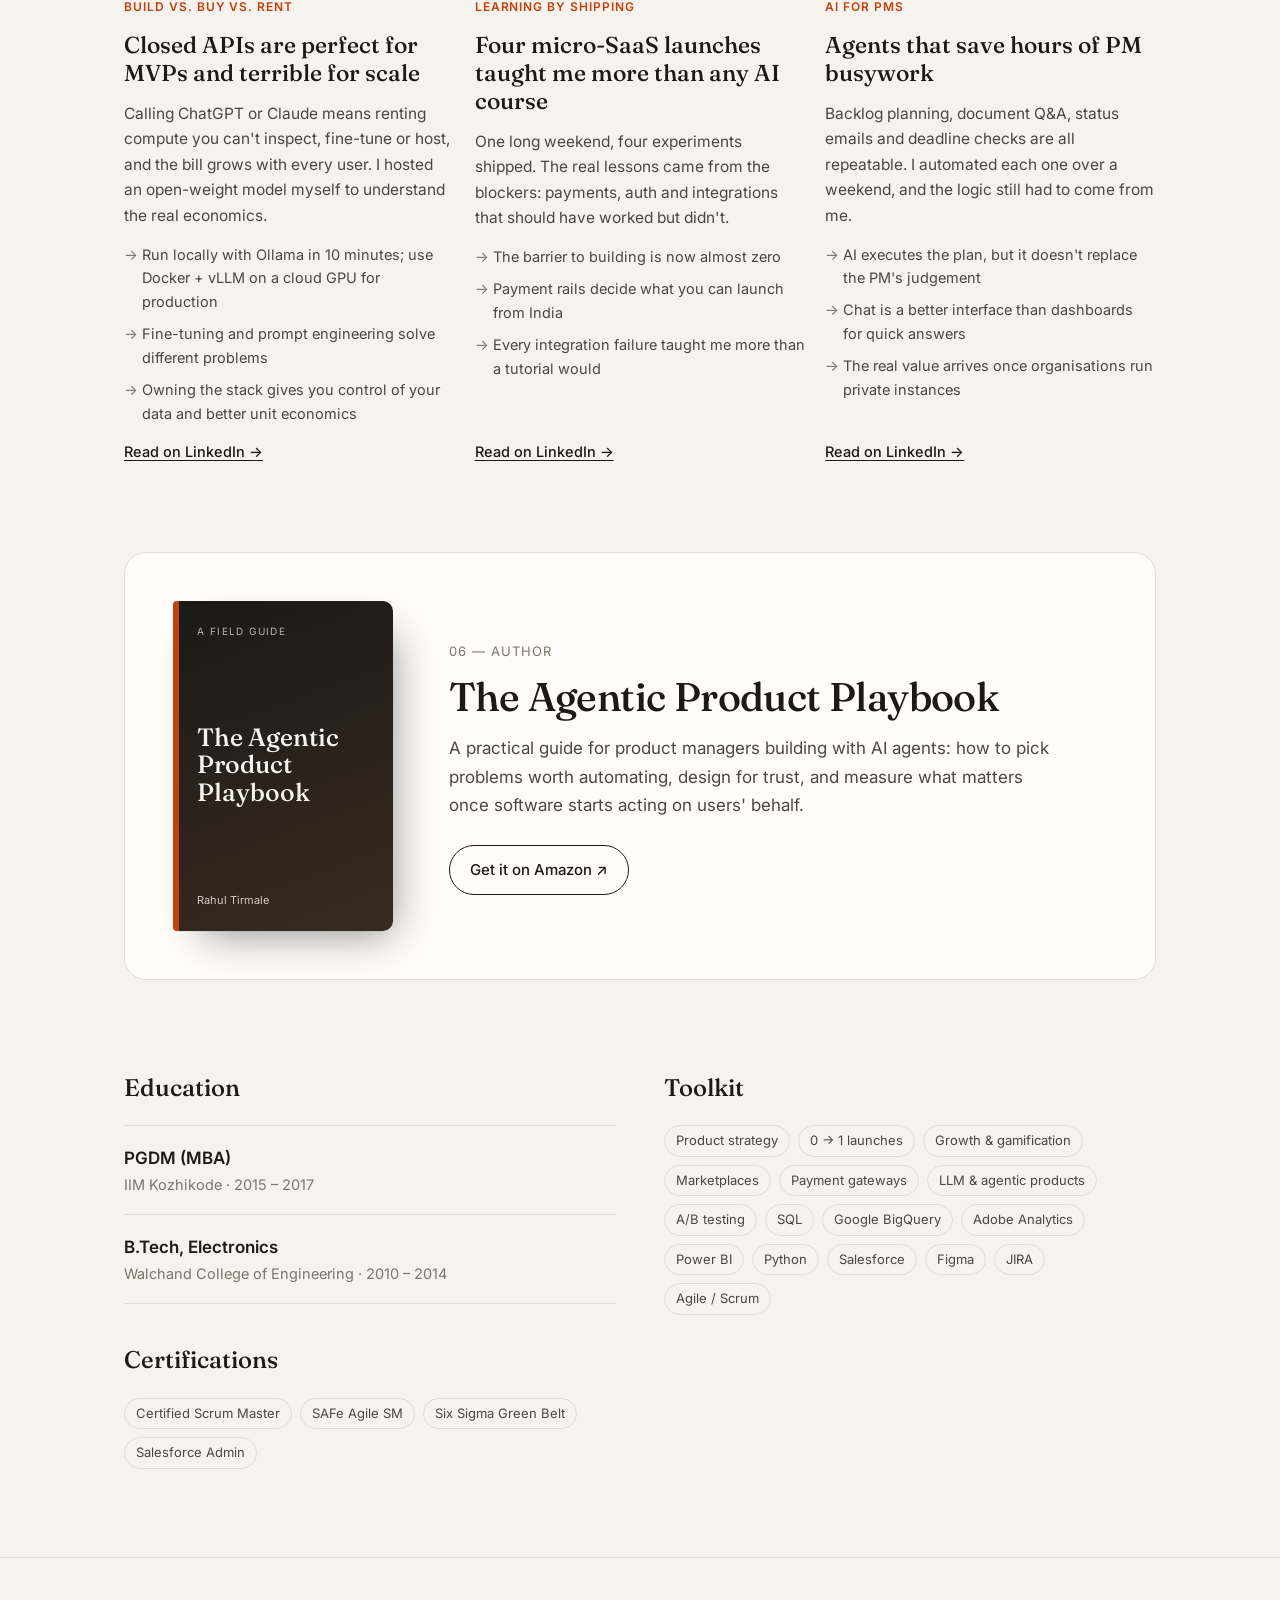
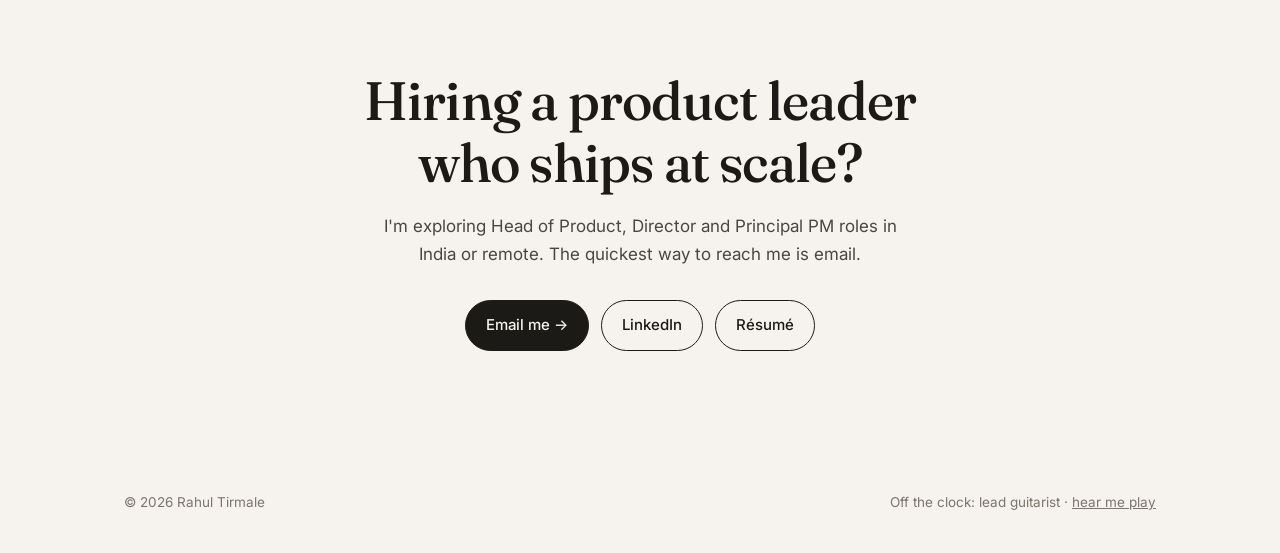
==== commit cf968ec1: "Accenture Strategy: core strategy consulting plus product roles Co-Authored-By: Claude Opus 5.5 <nor" ====
--- a/recruiter.html
+++ b/recruiter.html
@@ -260,7 +260,7 @@
       <a class="hide-sm" href="#lab">Lab</a>
       <a class="hide-sm" href="#writing">Writing</a>
       <a class="hide-sm" href="#book">Book</a>
-      <a class="mode-btn" href="index.html" title="Back to the interactive Rahul OS experience"><span class="mode-dot"></span>Interactive<span class="hide-xs">&nbsp;mode</span></a>
+      <a class="mode-btn" href="index.html" title="Back to the interactive experience"><span class="mode-dot"></span>Interactive<span class="hide-xs">&nbsp;mode</span></a>
       <a class="btn btn-primary btn-sm hide-xs" href="#contact">Contact</a>
       <button class="theme-btn" id="themeBtn" aria-label="Toggle dark mode">◐</button>
     </div>
@@ -450,8 +450,8 @@
       <div class="role reveal">
         <div><div class="role-org">Accenture Strategy</div><div class="role-meta">Sep 2018 – May 2022 · Mumbai</div></div>
         <div>
-          <h4>Management Consultant – Digital Travel</h4>
-          <p>Led digital transformation for Malaysia Airlines and Qatar Airways, covering web and app strategy, loyalty and airport integrations. Developed thought leadership on NDC for the airline industry.</p>
+          <h4>Management Consultant – Strategy &amp; Digital Travel</h4>
+          <p>Core strategy consulting, plus hands-on product roles on client programmes. Owned product for Malaysia Airlines' web and apps (an 11% DAU lift), led their loyalty transformation, shaped Qatar Airways' digital roadmap, and developed thought leadership on NDC for the airline industry.</p>
         </div>
       </div>
       <div class="role reveal">
